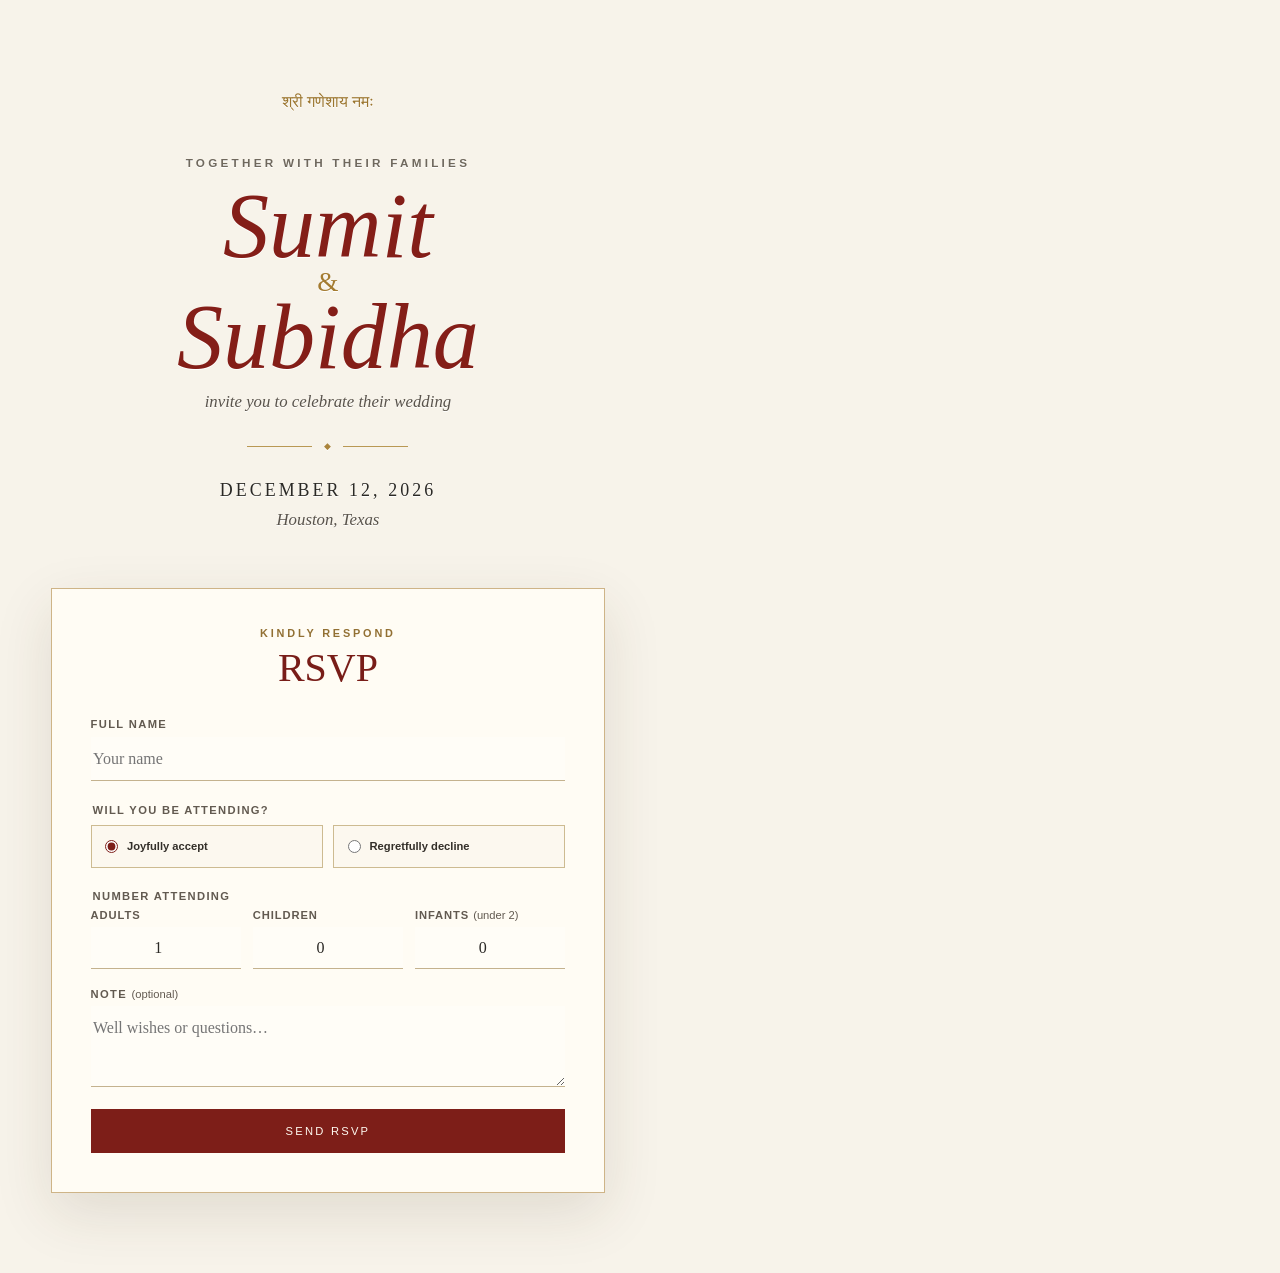
==== vercel-site/index.html @ 2d5d0d48 "Add Vercel wedding RSVP page" ====
<!doctype html>
<html lang="en">
<head>
  <meta charset="utf-8"><meta name="viewport" content="width=device-width,initial-scale=1">
  <title>Sumit &amp; Subidha | Wedding RSVP</title>
  <meta name="description" content="Celebrate the wedding of Sumit and Subidha on December 12, 2026 in Houston, Texas.">
  <style>
    *{box-sizing:border-box}html{scroll-behavior:smooth}body{margin:0;background:#f7f3ea;color:#2b2925;font-family:Arial,sans-serif}.page{min-height:100svh;background:url('https://sumit-subidha-wedding.eedarijal.chatgpt.site/wedding-background.png') center top/cover fixed no-repeat;padding:clamp(3rem,6vw,6rem) 4vw 5rem;display:grid;grid-template-columns:minmax(390px,47%) 1fr;grid-template-rows:auto auto;align-content:start}.copy{grid-column:1;text-align:center;width:min(100%,650px);padding:1rem 2.5rem 3rem;text-shadow:0 1px 0 #fff}.ganesh{font-family:Georgia,serif;color:#9b752e;font-size:1rem;margin:0 0 2.8rem}.family{text-transform:uppercase;letter-spacing:.28em;font-size:.73rem;font-weight:600;color:#6f685d;margin:0}.copy h1{font-family:Georgia,serif;color:#841e18;font-weight:400;line-height:.77;margin:1.4rem 0 1.2rem}.copy h1 em{display:block;font-size:clamp(4rem,7.2vw,7.2rem);font-weight:400}.copy h1 span{display:block;color:#a47b30;font-size:1.7rem;margin:.6rem}.invite,.location{font-family:Georgia,serif;font-style:italic;color:#59534b;font-size:1.05rem}.ornament{display:flex;align-items:center;justify-content:center;gap:.75rem;color:#aa843c;font-size:.55rem;margin:1.8rem auto}.ornament span{width:65px;height:1px;background:#b99854}.date{font-family:Georgia,serif;text-transform:uppercase;letter-spacing:.17em;font-size:1.12rem;margin:.2rem}.location{margin:.6rem}.card{grid-column:1;width:min(100%,650px);background:rgba(255,252,245,.94);border:1px solid rgba(167,123,46,.55);box-shadow:0 20px 55px rgba(66,49,22,.12);padding:clamp(1.5rem,3vw,2.75rem);backdrop-filter:blur(6px)}.heading{text-align:center;margin-bottom:1.7rem}.heading p{margin:0;text-transform:uppercase;letter-spacing:.26em;color:#927033;font-size:.68rem;font-weight:600}.heading h2,.thanks h2{font-family:Georgia,serif;font-weight:400;color:#781d18;font-size:2.5rem;margin:.3rem}.card label,.card legend{display:block;text-transform:uppercase;letter-spacing:.12em;font-size:.7rem;font-weight:600;color:#625a50}.card input,.card textarea{display:block;width:100%;border:0;border-bottom:1px solid #c4b28e;background:rgba(255,255,255,.28);padding:.8rem .15rem;margin:.4rem 0 1.4rem;outline:none;color:#2b2925;font-family:Georgia,serif;font-size:1rem}.card input:focus,.card textarea:focus{border-color:#811e18}.card fieldset{border:0;padding:0;margin:0}.attendance{display:grid;grid-template-columns:1fr 1fr;gap:.65rem;margin:.6rem 0 1.4rem}.attendance label{display:flex;align-items:center;gap:.55rem;border:1px solid #cdbb91;background:rgba(250,246,236,.65);padding:.85rem;text-transform:none;letter-spacing:0;color:#332f29;cursor:pointer}.attendance input{display:inline;width:auto;margin:0;accent-color:#7d1e18}.guest-grid{display:grid;grid-template-columns:repeat(3,1fr);gap:.75rem;margin-top:.45rem}.guest-grid label{letter-spacing:.08em}.guest-grid input{text-align:center;padding:.7rem .1rem;margin-bottom:1.2rem}.card label span{text-transform:none;letter-spacing:0;font-weight:400}.submit{width:100%;border:0;background:#7d1e18;color:#fffaf1;padding:1rem;text-transform:uppercase;letter-spacing:.2em;font-size:.7rem;cursor:pointer}.submit:disabled{opacity:.6}.message{text-align:center;font-size:.9rem}.error{color:#9b1c1c}.thanks{text-align:center;padding:2rem 0}.thanks p{font-family:Georgia,serif;color:#625c53}.thanks button{border:0;border-bottom:1px solid #7d1e18;background:none;color:#7d1e18;padding:.3rem;cursor:pointer}
    @media(max-width:800px){.page{background-position:72% top;background-size:auto 760px;background-attachment:scroll;display:block;padding:2.2rem .85rem 3rem}.copy{min-height:710px;padding:1rem 1rem 2rem;background:linear-gradient(90deg,rgba(250,247,239,.9) 0%,rgba(250,247,239,.65) 68%,transparent 100%);width:72%}.copy h1 em{font-size:3.7rem}.family{font-size:.62rem;letter-spacing:.18em}.ganesh{margin-bottom:2rem}.card{width:100%;margin-top:1rem;padding:1.35rem;background:rgba(255,252,245,.97)}.attendance{grid-template-columns:1fr}}
    @media(max-width:480px){.page{background-size:auto 650px;background-position:71% top}.copy{min-height:620px;width:74%;padding-left:.25rem;padding-right:.25rem}.copy h1 em{font-size:3.15rem}.ganesh{font-size:.82rem}.family{font-size:.54rem}.invite{font-size:.9rem}.date{font-size:.9rem}.location{font-size:.95rem}.ornament{margin:1.2rem auto}.ornament span{width:38px}}
  </style>
</head>
<body><main class="page"><section class="copy"><p class="ganesh">श्री गणेशाय नमः</p><p class="family">Together with their families</p><h1><em>Sumit</em><span>&amp;</span><em>Subidha</em></h1><p class="invite">invite you to celebrate their wedding</p><div class="ornament"><span></span>◆<span></span></div><p class="date">December 12, 2026</p><p class="location">Houston, Texas</p></section><section class="card" id="rsvp"><div id="form-view"><div class="heading"><p>Kindly respond</p><h2>RSVP</h2></div><form id="form"><label>Full name<input name="name" required autocomplete="name" placeholder="Your name"></label><fieldset><legend>Will you be attending?</legend><div class="attendance"><label><input type="radio" name="attendance" value="accept" checked>Joyfully accept</label><label><input type="radio" name="attendance" value="decline">Regretfully decline</label></div></fieldset><fieldset id="counts"><legend>Number attending</legend><div class="guest-grid"><label>Adults<input name="adults" type="number" inputmode="numeric" min="1" max="10" value="1"></label><label>Children<input name="children" type="number" inputmode="numeric" min="0" max="10" value="0"></label><label>Infants <span>(under 2)</span><input name="infants" type="number" inputmode="numeric" min="0" max="10" value="0"></label></div></fieldset><label>Note <span>(optional)</span><textarea name="note" rows="3" placeholder="Well wishes or questions…"></textarea></label><button class="submit" id="submit">Send RSVP</button><p class="message error" id="error" hidden>We could not save your response. Please try again.</p></form></div><div class="thanks" id="thanks" hidden><div style="font-size:2rem;color:#7d1e18">♡</div><h2>Thank you</h2><p>Your response has been received.</p><button id="again">Submit another response</button></div></section></main>
<script>
const API='https://sumit-subidha-wedding.eedarijal.chatgpt.site/api/rsvp';const form=document.querySelector('#form'),counts=document.querySelector('#counts'),submit=document.querySelector('#submit'),error=document.querySelector('#error');document.querySelectorAll('[name=attendance]').forEach(r=>r.addEventListener('change',()=>counts.hidden=r.value==='decline'));form.addEventListener('submit',async e=>{e.preventDefault();submit.disabled=true;submit.textContent='Sending…';error.hidden=true;const d=new FormData(form);try{const res=await fetch(API,{method:'POST',headers:{'content-type':'application/json'},body:JSON.stringify(Object.fromEntries(d))});if(!res.ok)throw new Error();document.querySelector('#form-view').hidden=true;document.querySelector('#thanks').hidden=false;form.reset();counts.hidden=false}catch{error.hidden=false}finally{submit.disabled=false;submit.textContent='Send RSVP'}});document.querySelector('#again').onclick=()=>{document.querySelector('#thanks').hidden=true;document.querySelector('#form-view').hidden=false};
</script></body></html>
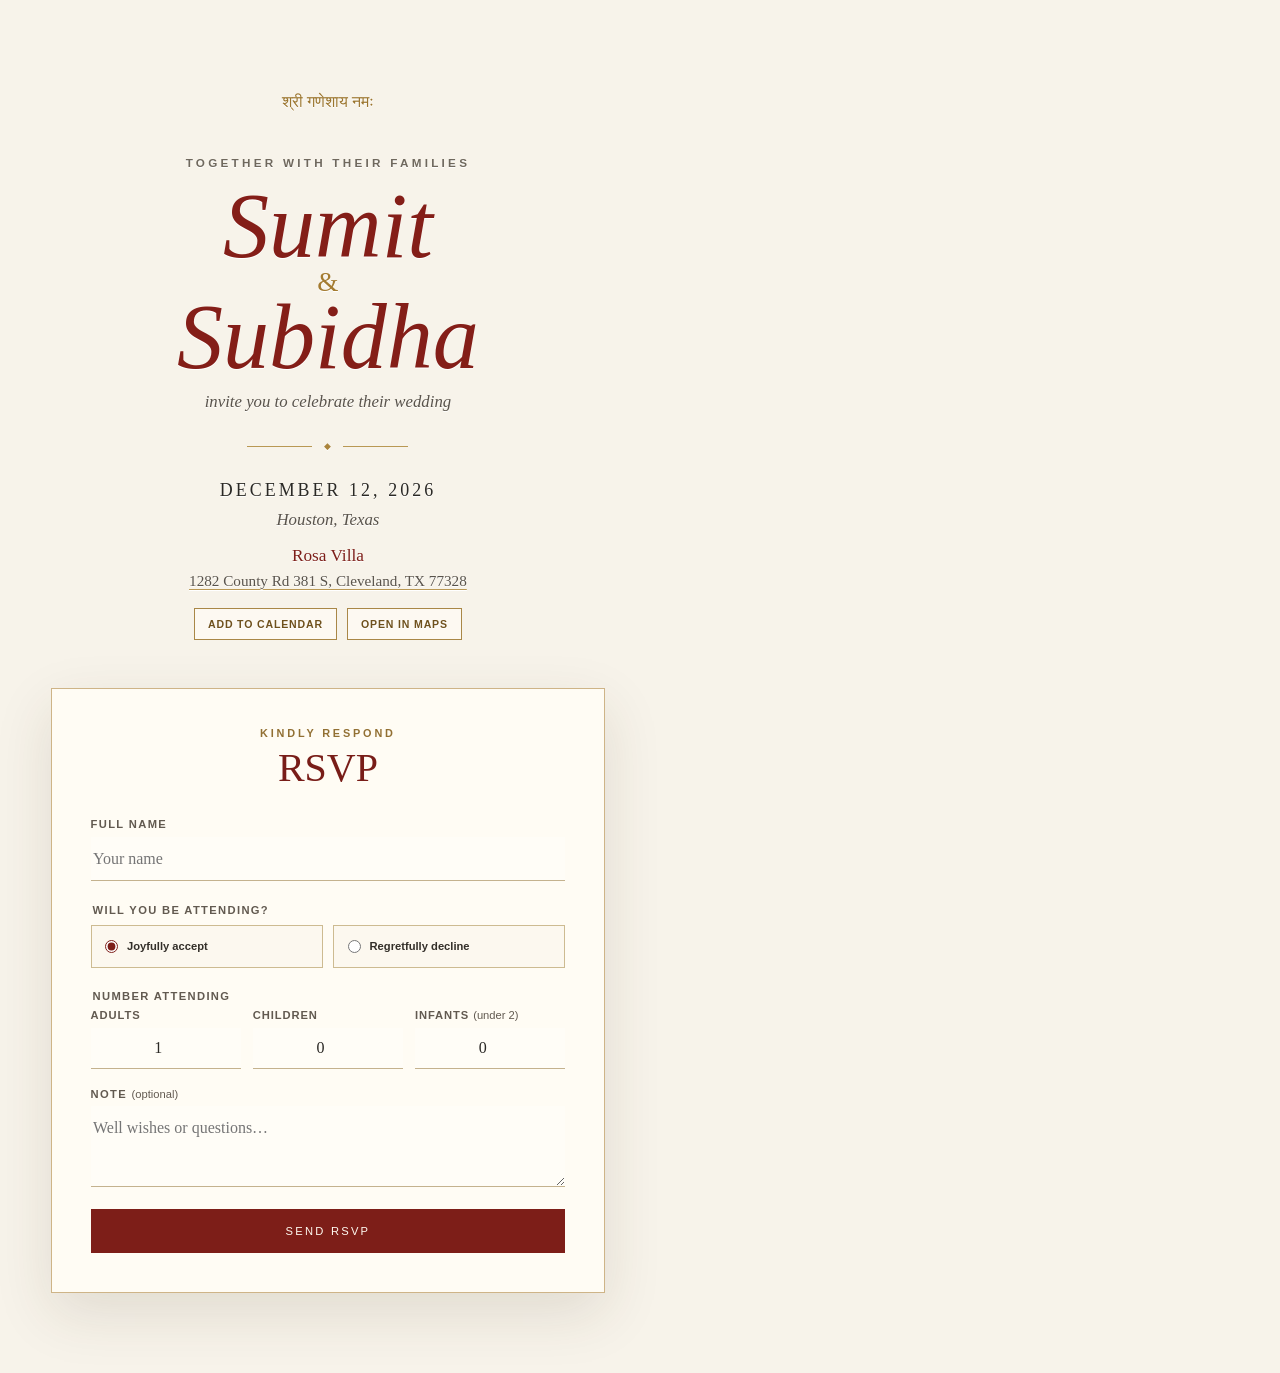
==== commit 20564a80: "Add venue address, map, and calendar links" ====
--- a/vercel-site/index.html
+++ b/vercel-site/index.html
@@ -5,12 +5,12 @@
   <title>Sumit &amp; Subidha | Wedding RSVP</title>
   <meta name="description" content="Celebrate the wedding of Sumit and Subidha on December 12, 2026 in Houston, Texas.">
   <style>
-    *{box-sizing:border-box}html{scroll-behavior:smooth}body{margin:0;background:#f7f3ea;color:#2b2925;font-family:Arial,sans-serif}.page{min-height:100svh;background:url('https://sumit-subidha-wedding.eedarijal.chatgpt.site/wedding-background.png') center top/cover fixed no-repeat;padding:clamp(3rem,6vw,6rem) 4vw 5rem;display:grid;grid-template-columns:minmax(390px,47%) 1fr;grid-template-rows:auto auto;align-content:start}.copy{grid-column:1;text-align:center;width:min(100%,650px);padding:1rem 2.5rem 3rem;text-shadow:0 1px 0 #fff}.ganesh{font-family:Georgia,serif;color:#9b752e;font-size:1rem;margin:0 0 2.8rem}.family{text-transform:uppercase;letter-spacing:.28em;font-size:.73rem;font-weight:600;color:#6f685d;margin:0}.copy h1{font-family:Georgia,serif;color:#841e18;font-weight:400;line-height:.77;margin:1.4rem 0 1.2rem}.copy h1 em{display:block;font-size:clamp(4rem,7.2vw,7.2rem);font-weight:400}.copy h1 span{display:block;color:#a47b30;font-size:1.7rem;margin:.6rem}.invite,.location{font-family:Georgia,serif;font-style:italic;color:#59534b;font-size:1.05rem}.ornament{display:flex;align-items:center;justify-content:center;gap:.75rem;color:#aa843c;font-size:.55rem;margin:1.8rem auto}.ornament span{width:65px;height:1px;background:#b99854}.date{font-family:Georgia,serif;text-transform:uppercase;letter-spacing:.17em;font-size:1.12rem;margin:.2rem}.location{margin:.6rem}.card{grid-column:1;width:min(100%,650px);background:rgba(255,252,245,.94);border:1px solid rgba(167,123,46,.55);box-shadow:0 20px 55px rgba(66,49,22,.12);padding:clamp(1.5rem,3vw,2.75rem);backdrop-filter:blur(6px)}.heading{text-align:center;margin-bottom:1.7rem}.heading p{margin:0;text-transform:uppercase;letter-spacing:.26em;color:#927033;font-size:.68rem;font-weight:600}.heading h2,.thanks h2{font-family:Georgia,serif;font-weight:400;color:#781d18;font-size:2.5rem;margin:.3rem}.card label,.card legend{display:block;text-transform:uppercase;letter-spacing:.12em;font-size:.7rem;font-weight:600;color:#625a50}.card input,.card textarea{display:block;width:100%;border:0;border-bottom:1px solid #c4b28e;background:rgba(255,255,255,.28);padding:.8rem .15rem;margin:.4rem 0 1.4rem;outline:none;color:#2b2925;font-family:Georgia,serif;font-size:1rem}.card input:focus,.card textarea:focus{border-color:#811e18}.card fieldset{border:0;padding:0;margin:0}.attendance{display:grid;grid-template-columns:1fr 1fr;gap:.65rem;margin:.6rem 0 1.4rem}.attendance label{display:flex;align-items:center;gap:.55rem;border:1px solid #cdbb91;background:rgba(250,246,236,.65);padding:.85rem;text-transform:none;letter-spacing:0;color:#332f29;cursor:pointer}.attendance input{display:inline;width:auto;margin:0;accent-color:#7d1e18}.guest-grid{display:grid;grid-template-columns:repeat(3,1fr);gap:.75rem;margin-top:.45rem}.guest-grid label{letter-spacing:.08em}.guest-grid input{text-align:center;padding:.7rem .1rem;margin-bottom:1.2rem}.card label span{text-transform:none;letter-spacing:0;font-weight:400}.submit{width:100%;border:0;background:#7d1e18;color:#fffaf1;padding:1rem;text-transform:uppercase;letter-spacing:.2em;font-size:.7rem;cursor:pointer}.submit:disabled{opacity:.6}.message{text-align:center;font-size:.9rem}.error{color:#9b1c1c}.thanks{text-align:center;padding:2rem 0}.thanks p{font-family:Georgia,serif;color:#625c53}.thanks button{border:0;border-bottom:1px solid #7d1e18;background:none;color:#7d1e18;padding:.3rem;cursor:pointer}
+    *{box-sizing:border-box}html{scroll-behavior:smooth}body{margin:0;background:#f7f3ea;color:#2b2925;font-family:Arial,sans-serif}.page{min-height:100svh;background:url('https://sumit-subidha-wedding.eedarijal.chatgpt.site/wedding-background.png') center top/cover fixed no-repeat;padding:clamp(3rem,6vw,6rem) 4vw 5rem;display:grid;grid-template-columns:minmax(390px,47%) 1fr;grid-template-rows:auto auto;align-content:start}.copy{grid-column:1;text-align:center;width:min(100%,650px);padding:1rem 2.5rem 3rem;text-shadow:0 1px 0 #fff}.ganesh{font-family:Georgia,serif;color:#9b752e;font-size:1rem;margin:0 0 2.8rem}.family{text-transform:uppercase;letter-spacing:.28em;font-size:.73rem;font-weight:600;color:#6f685d;margin:0}.copy h1{font-family:Georgia,serif;color:#841e18;font-weight:400;line-height:.77;margin:1.4rem 0 1.2rem}.copy h1 em{display:block;font-size:clamp(4rem,7.2vw,7.2rem);font-weight:400}.copy h1 span{display:block;color:#a47b30;font-size:1.7rem;margin:.6rem}.invite,.location{font-family:Georgia,serif;font-style:italic;color:#59534b;font-size:1.05rem}.ornament{display:flex;align-items:center;justify-content:center;gap:.75rem;color:#aa843c;font-size:.55rem;margin:1.8rem auto}.ornament span{width:65px;height:1px;background:#b99854}.date{font-family:Georgia,serif;text-transform:uppercase;letter-spacing:.17em;font-size:1.12rem;margin:.2rem}.location{margin:.6rem}.venue{font-family:Georgia,serif;color:#7d1e18;font-size:1.08rem;margin:1rem 0 .25rem}.address{display:block;color:#59534b;font-family:Georgia,serif;font-size:.95rem;line-height:1.45;text-decoration:underline;text-decoration-color:#b99854;text-underline-offset:3px}.event-actions{display:flex;justify-content:center;gap:.65rem;flex-wrap:wrap;margin-top:1rem}.event-actions a{border:1px solid #a98747;background:rgba(255,252,245,.72);color:#6f511d;padding:.55rem .8rem;text-decoration:none;text-transform:uppercase;letter-spacing:.08em;font-size:.66rem;font-weight:600}.event-actions a:hover{background:#fffaf1}.card{grid-column:1;width:min(100%,650px);background:rgba(255,252,245,.94);border:1px solid rgba(167,123,46,.55);box-shadow:0 20px 55px rgba(66,49,22,.12);padding:clamp(1.5rem,3vw,2.75rem);backdrop-filter:blur(6px)}.heading{text-align:center;margin-bottom:1.7rem}.heading p{margin:0;text-transform:uppercase;letter-spacing:.26em;color:#927033;font-size:.68rem;font-weight:600}.heading h2,.thanks h2{font-family:Georgia,serif;font-weight:400;color:#781d18;font-size:2.5rem;margin:.3rem}.card label,.card legend{display:block;text-transform:uppercase;letter-spacing:.12em;font-size:.7rem;font-weight:600;color:#625a50}.card input,.card textarea{display:block;width:100%;border:0;border-bottom:1px solid #c4b28e;background:rgba(255,255,255,.28);padding:.8rem .15rem;margin:.4rem 0 1.4rem;outline:none;color:#2b2925;font-family:Georgia,serif;font-size:1rem}.card input:focus,.card textarea:focus{border-color:#811e18}.card fieldset{border:0;padding:0;margin:0}.attendance{display:grid;grid-template-columns:1fr 1fr;gap:.65rem;margin:.6rem 0 1.4rem}.attendance label{display:flex;align-items:center;gap:.55rem;border:1px solid #cdbb91;background:rgba(250,246,236,.65);padding:.85rem;text-transform:none;letter-spacing:0;color:#332f29;cursor:pointer}.attendance input{display:inline;width:auto;margin:0;accent-color:#7d1e18}.guest-grid{display:grid;grid-template-columns:repeat(3,1fr);gap:.75rem;margin-top:.45rem}.guest-grid label{letter-spacing:.08em}.guest-grid input{text-align:center;padding:.7rem .1rem;margin-bottom:1.2rem}.card label span{text-transform:none;letter-spacing:0;font-weight:400}.submit{width:100%;border:0;background:#7d1e18;color:#fffaf1;padding:1rem;text-transform:uppercase;letter-spacing:.2em;font-size:.7rem;cursor:pointer}.submit:disabled{opacity:.6}.message{text-align:center;font-size:.9rem}.error{color:#9b1c1c}.thanks{text-align:center;padding:2rem 0}.thanks p{font-family:Georgia,serif;color:#625c53}.thanks button{border:0;border-bottom:1px solid #7d1e18;background:none;color:#7d1e18;padding:.3rem;cursor:pointer}
     @media(max-width:800px){.page{background-position:72% top;background-size:auto 760px;background-attachment:scroll;display:block;padding:2.2rem .85rem 3rem}.copy{min-height:710px;padding:1rem 1rem 2rem;background:linear-gradient(90deg,rgba(250,247,239,.9) 0%,rgba(250,247,239,.65) 68%,transparent 100%);width:72%}.copy h1 em{font-size:3.7rem}.family{font-size:.62rem;letter-spacing:.18em}.ganesh{margin-bottom:2rem}.card{width:100%;margin-top:1rem;padding:1.35rem;background:rgba(255,252,245,.97)}.attendance{grid-template-columns:1fr}}
     @media(max-width:480px){.page{background-size:auto 650px;background-position:71% top}.copy{min-height:620px;width:74%;padding-left:.25rem;padding-right:.25rem}.copy h1 em{font-size:3.15rem}.ganesh{font-size:.82rem}.family{font-size:.54rem}.invite{font-size:.9rem}.date{font-size:.9rem}.location{font-size:.95rem}.ornament{margin:1.2rem auto}.ornament span{width:38px}}
   </style>
 </head>
-<body><main class="page"><section class="copy"><p class="ganesh">श्री गणेशाय नमः</p><p class="family">Together with their families</p><h1><em>Sumit</em><span>&amp;</span><em>Subidha</em></h1><p class="invite">invite you to celebrate their wedding</p><div class="ornament"><span></span>◆<span></span></div><p class="date">December 12, 2026</p><p class="location">Houston, Texas</p></section><section class="card" id="rsvp"><div id="form-view"><div class="heading"><p>Kindly respond</p><h2>RSVP</h2></div><form id="form"><label>Full name<input name="name" required autocomplete="name" placeholder="Your name"></label><fieldset><legend>Will you be attending?</legend><div class="attendance"><label><input type="radio" name="attendance" value="accept" checked>Joyfully accept</label><label><input type="radio" name="attendance" value="decline">Regretfully decline</label></div></fieldset><fieldset id="counts"><legend>Number attending</legend><div class="guest-grid"><label>Adults<input name="adults" type="number" inputmode="numeric" min="1" max="10" value="1"></label><label>Children<input name="children" type="number" inputmode="numeric" min="0" max="10" value="0"></label><label>Infants <span>(under 2)</span><input name="infants" type="number" inputmode="numeric" min="0" max="10" value="0"></label></div></fieldset><label>Note <span>(optional)</span><textarea name="note" rows="3" placeholder="Well wishes or questions…"></textarea></label><button class="submit" id="submit">Send RSVP</button><p class="message error" id="error" hidden>We could not save your response. Please try again.</p></form></div><div class="thanks" id="thanks" hidden><div style="font-size:2rem;color:#7d1e18">♡</div><h2>Thank you</h2><p>Your response has been received.</p><button id="again">Submit another response</button></div></section></main>
+<body><main class="page"><section class="copy"><p class="ganesh">श्री गणेशाय नमः</p><p class="family">Together with their families</p><h1><em>Sumit</em><span>&amp;</span><em>Subidha</em></h1><p class="invite">invite you to celebrate their wedding</p><div class="ornament"><span></span>◆<span></span></div><p class="date">December 12, 2026</p><p class="location">Houston, Texas</p><p class="venue">Rosa Villa</p><a class="address" href="https://www.google.com/maps/search/?api=1&amp;query=Rosa+Villa%2C+1282+County+Rd+381+S%2C+Cleveland%2C+TX+77328" target="_blank" rel="noopener noreferrer">1282 County Rd 381 S, Cleveland, TX 77328</a><div class="event-actions"><a href="https://calendar.google.com/calendar/render?action=TEMPLATE&amp;text=Sumit%20%26%20Subidha%20Wedding&amp;dates=20261212%2F20261213&amp;location=Rosa%20Villa%2C%201282%20County%20Rd%20381%20S%2C%20Cleveland%2C%20TX%2077328&amp;details=Wedding%20celebration%20for%20Sumit%20and%20Subidha" target="_blank" rel="noopener noreferrer">Add to calendar</a><a href="https://www.google.com/maps/search/?api=1&amp;query=Rosa+Villa%2C+1282+County+Rd+381+S%2C+Cleveland%2C+TX+77328" target="_blank" rel="noopener noreferrer">Open in Maps</a></div></section><section class="card" id="rsvp"><div id="form-view"><div class="heading"><p>Kindly respond</p><h2>RSVP</h2></div><form id="form"><label>Full name<input name="name" required autocomplete="name" placeholder="Your name"></label><fieldset><legend>Will you be attending?</legend><div class="attendance"><label><input type="radio" name="attendance" value="accept" checked>Joyfully accept</label><label><input type="radio" name="attendance" value="decline">Regretfully decline</label></div></fieldset><fieldset id="counts"><legend>Number attending</legend><div class="guest-grid"><label>Adults<input name="adults" type="number" inputmode="numeric" min="1" max="10" value="1"></label><label>Children<input name="children" type="number" inputmode="numeric" min="0" max="10" value="0"></label><label>Infants <span>(under 2)</span><input name="infants" type="number" inputmode="numeric" min="0" max="10" value="0"></label></div></fieldset><label>Note <span>(optional)</span><textarea name="note" rows="3" placeholder="Well wishes or questions…"></textarea></label><button class="submit" id="submit">Send RSVP</button><p class="message error" id="error" hidden>We could not save your response. Please try again.</p></form></div><div class="thanks" id="thanks" hidden><div style="font-size:2rem;color:#7d1e18">♡</div><h2>Thank you</h2><p>Your response has been received.</p><button id="again">Submit another response</button></div></section></main>
 <script>
 const API='https://sumit-subidha-wedding.eedarijal.chatgpt.site/api/rsvp';const form=document.querySelector('#form'),counts=document.querySelector('#counts'),submit=document.querySelector('#submit'),error=document.querySelector('#error');document.querySelectorAll('[name=attendance]').forEach(r=>r.addEventListener('change',()=>counts.hidden=r.value==='decline'));form.addEventListener('submit',async e=>{e.preventDefault();submit.disabled=true;submit.textContent='Sending…';error.hidden=true;const d=new FormData(form);try{const res=await fetch(API,{method:'POST',headers:{'content-type':'application/json'},body:JSON.stringify(Object.fromEntries(d))});if(!res.ok)throw new Error();document.querySelector('#form-view').hidden=true;document.querySelector('#thanks').hidden=false;form.reset();counts.hidden=false}catch{error.hidden=false}finally{submit.disabled=false;submit.textContent='Send RSVP'}});document.querySelector('#again').onclick=()=>{document.querySelector('#thanks').hidden=true;document.querySelector('#form-view').hidden=false};
 </script></body></html>
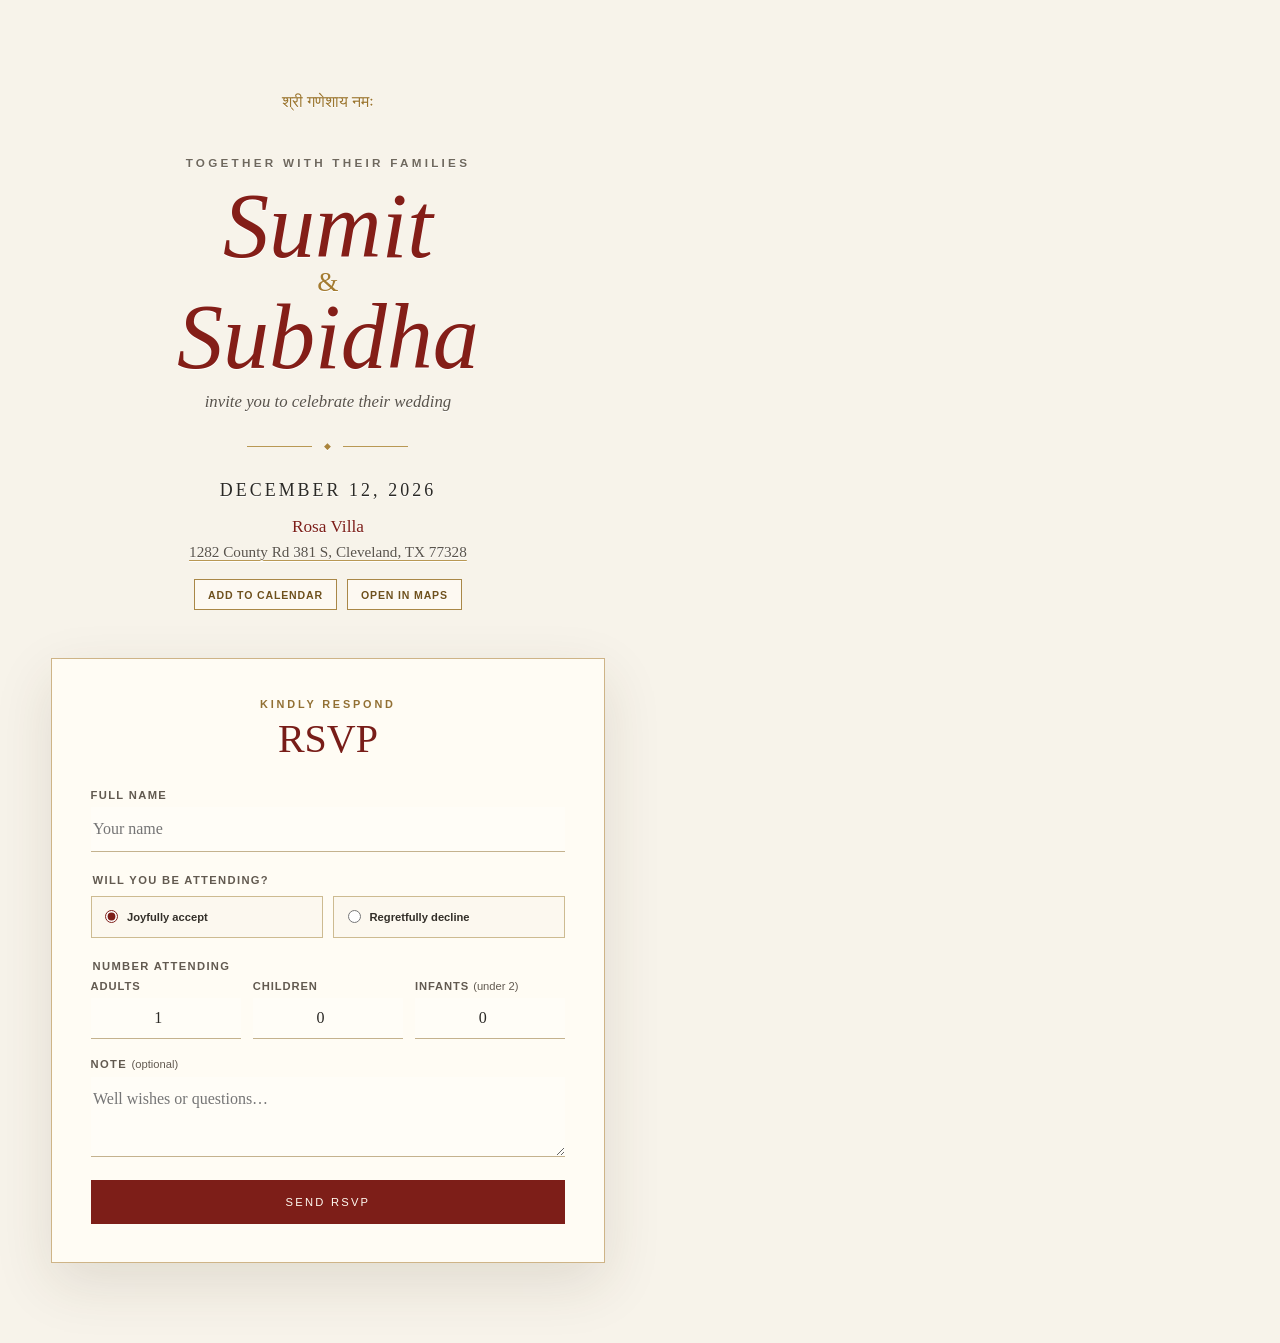
==== commit 6a82fe23: "Remove Houston location label" ====
--- a/vercel-site/index.html
+++ b/vercel-site/index.html
@@ -3,12 +3,13 @@
 <head>
   <meta charset="utf-8"><meta name="viewport" content="width=device-width,initial-scale=1">
   <title>Sumit &amp; Subidha | Wedding RSVP</title>
-  <meta name="description" content="Celebrate the wedding of Sumit and Subidha on December 12, 2026 in Houston, Texas.">
+  <meta name="description" content="Celebrate the wedding of Sumit and Subidha on December 12, 2026 at Rosa Villa in Cleveland, Texas.">
   <style>
     *{box-sizing:border-box}html{scroll-behavior:smooth}body{margin:0;background:#f7f3ea;color:#2b2925;font-family:Arial,sans-serif}.page{min-height:100svh;background:url('https://sumit-subidha-wedding.eedarijal.chatgpt.site/wedding-background.png') center top/cover fixed no-repeat;padding:clamp(3rem,6vw,6rem) 4vw 5rem;display:grid;grid-template-columns:minmax(390px,47%) 1fr;grid-template-rows:auto auto;align-content:start}.copy{grid-column:1;text-align:center;width:min(100%,650px);padding:1rem 2.5rem 3rem;text-shadow:0 1px 0 #fff}.ganesh{font-family:Georgia,serif;color:#9b752e;font-size:1rem;margin:0 0 2.8rem}.family{text-transform:uppercase;letter-spacing:.28em;font-size:.73rem;font-weight:600;color:#6f685d;margin:0}.copy h1{font-family:Georgia,serif;color:#841e18;font-weight:400;line-height:.77;margin:1.4rem 0 1.2rem}.copy h1 em{display:block;font-size:clamp(4rem,7.2vw,7.2rem);font-weight:400}.copy h1 span{display:block;color:#a47b30;font-size:1.7rem;margin:.6rem}.invite,.location{font-family:Georgia,serif;font-style:italic;color:#59534b;font-size:1.05rem}.ornament{display:flex;align-items:center;justify-content:center;gap:.75rem;color:#aa843c;font-size:.55rem;margin:1.8rem auto}.ornament span{width:65px;height:1px;background:#b99854}.date{font-family:Georgia,serif;text-transform:uppercase;letter-spacing:.17em;font-size:1.12rem;margin:.2rem}.location{margin:.6rem}.venue{font-family:Georgia,serif;color:#7d1e18;font-size:1.08rem;margin:1rem 0 .25rem}.address{display:block;color:#59534b;font-family:Georgia,serif;font-size:.95rem;line-height:1.45;text-decoration:underline;text-decoration-color:#b99854;text-underline-offset:3px}.event-actions{display:flex;justify-content:center;gap:.65rem;flex-wrap:wrap;margin-top:1rem}.event-actions a{border:1px solid #a98747;background:rgba(255,252,245,.72);color:#6f511d;padding:.55rem .8rem;text-decoration:none;text-transform:uppercase;letter-spacing:.08em;font-size:.66rem;font-weight:600}.event-actions a:hover{background:#fffaf1}.card{grid-column:1;width:min(100%,650px);background:rgba(255,252,245,.94);border:1px solid rgba(167,123,46,.55);box-shadow:0 20px 55px rgba(66,49,22,.12);padding:clamp(1.5rem,3vw,2.75rem);backdrop-filter:blur(6px)}.heading{text-align:center;margin-bottom:1.7rem}.heading p{margin:0;text-transform:uppercase;letter-spacing:.26em;color:#927033;font-size:.68rem;font-weight:600}.heading h2,.thanks h2{font-family:Georgia,serif;font-weight:400;color:#781d18;font-size:2.5rem;margin:.3rem}.card label,.card legend{display:block;text-transform:uppercase;letter-spacing:.12em;font-size:.7rem;font-weight:600;color:#625a50}.card input,.card textarea{display:block;width:100%;border:0;border-bottom:1px solid #c4b28e;background:rgba(255,255,255,.28);padding:.8rem .15rem;margin:.4rem 0 1.4rem;outline:none;color:#2b2925;font-family:Georgia,serif;font-size:1rem}.card input:focus,.card textarea:focus{border-color:#811e18}.card fieldset{border:0;padding:0;margin:0}.attendance{display:grid;grid-template-columns:1fr 1fr;gap:.65rem;margin:.6rem 0 1.4rem}.attendance label{display:flex;align-items:center;gap:.55rem;border:1px solid #cdbb91;background:rgba(250,246,236,.65);padding:.85rem;text-transform:none;letter-spacing:0;color:#332f29;cursor:pointer}.attendance input{display:inline;width:auto;margin:0;accent-color:#7d1e18}.guest-grid{display:grid;grid-template-columns:repeat(3,1fr);gap:.75rem;margin-top:.45rem}.guest-grid label{letter-spacing:.08em}.guest-grid input{text-align:center;padding:.7rem .1rem;margin-bottom:1.2rem}.card label span{text-transform:none;letter-spacing:0;font-weight:400}.submit{width:100%;border:0;background:#7d1e18;color:#fffaf1;padding:1rem;text-transform:uppercase;letter-spacing:.2em;font-size:.7rem;cursor:pointer}.submit:disabled{opacity:.6}.message{text-align:center;font-size:.9rem}.error{color:#9b1c1c}.thanks{text-align:center;padding:2rem 0}.thanks p{font-family:Georgia,serif;color:#625c53}.thanks button{border:0;border-bottom:1px solid #7d1e18;background:none;color:#7d1e18;padding:.3rem;cursor:pointer}
     @media(max-width:800px){.page{background-position:72% top;background-size:auto 760px;background-attachment:scroll;display:block;padding:2.2rem .85rem 3rem}.copy{min-height:710px;padding:1rem 1rem 2rem;background:linear-gradient(90deg,rgba(250,247,239,.9) 0%,rgba(250,247,239,.65) 68%,transparent 100%);width:72%}.copy h1 em{font-size:3.7rem}.family{font-size:.62rem;letter-spacing:.18em}.ganesh{margin-bottom:2rem}.card{width:100%;margin-top:1rem;padding:1.35rem;background:rgba(255,252,245,.97)}.attendance{grid-template-columns:1fr}}
     @media(max-width:480px){.page{background-size:auto 650px;background-position:71% top}.copy{min-height:620px;width:74%;padding-left:.25rem;padding-right:.25rem}.copy h1 em{font-size:3.15rem}.ganesh{font-size:.82rem}.family{font-size:.54rem}.invite{font-size:.9rem}.date{font-size:.9rem}.location{font-size:.95rem}.ornament{margin:1.2rem auto}.ornament span{width:38px}}
   </style>
+  <style>.location{display:none}</style>
 </head>
 <body><main class="page"><section class="copy"><p class="ganesh">श्री गणेशाय नमः</p><p class="family">Together with their families</p><h1><em>Sumit</em><span>&amp;</span><em>Subidha</em></h1><p class="invite">invite you to celebrate their wedding</p><div class="ornament"><span></span>◆<span></span></div><p class="date">December 12, 2026</p><p class="location">Houston, Texas</p><p class="venue">Rosa Villa</p><a class="address" href="https://www.google.com/maps/search/?api=1&amp;query=Rosa+Villa%2C+1282+County+Rd+381+S%2C+Cleveland%2C+TX+77328" target="_blank" rel="noopener noreferrer">1282 County Rd 381 S, Cleveland, TX 77328</a><div class="event-actions"><a href="https://calendar.google.com/calendar/render?action=TEMPLATE&amp;text=Sumit%20%26%20Subidha%20Wedding&amp;dates=20261212%2F20261213&amp;location=Rosa%20Villa%2C%201282%20County%20Rd%20381%20S%2C%20Cleveland%2C%20TX%2077328&amp;details=Wedding%20celebration%20for%20Sumit%20and%20Subidha" target="_blank" rel="noopener noreferrer">Add to calendar</a><a href="https://www.google.com/maps/search/?api=1&amp;query=Rosa+Villa%2C+1282+County+Rd+381+S%2C+Cleveland%2C+TX+77328" target="_blank" rel="noopener noreferrer">Open in Maps</a></div></section><section class="card" id="rsvp"><div id="form-view"><div class="heading"><p>Kindly respond</p><h2>RSVP</h2></div><form id="form"><label>Full name<input name="name" required autocomplete="name" placeholder="Your name"></label><fieldset><legend>Will you be attending?</legend><div class="attendance"><label><input type="radio" name="attendance" value="accept" checked>Joyfully accept</label><label><input type="radio" name="attendance" value="decline">Regretfully decline</label></div></fieldset><fieldset id="counts"><legend>Number attending</legend><div class="guest-grid"><label>Adults<input name="adults" type="number" inputmode="numeric" min="1" max="10" value="1"></label><label>Children<input name="children" type="number" inputmode="numeric" min="0" max="10" value="0"></label><label>Infants <span>(under 2)</span><input name="infants" type="number" inputmode="numeric" min="0" max="10" value="0"></label></div></fieldset><label>Note <span>(optional)</span><textarea name="note" rows="3" placeholder="Well wishes or questions…"></textarea></label><button class="submit" id="submit">Send RSVP</button><p class="message error" id="error" hidden>We could not save your response. Please try again.</p></form></div><div class="thanks" id="thanks" hidden><div style="font-size:2rem;color:#7d1e18">♡</div><h2>Thank you</h2><p>Your response has been received.</p><button id="again">Submit another response</button></div></section></main>
 <script>
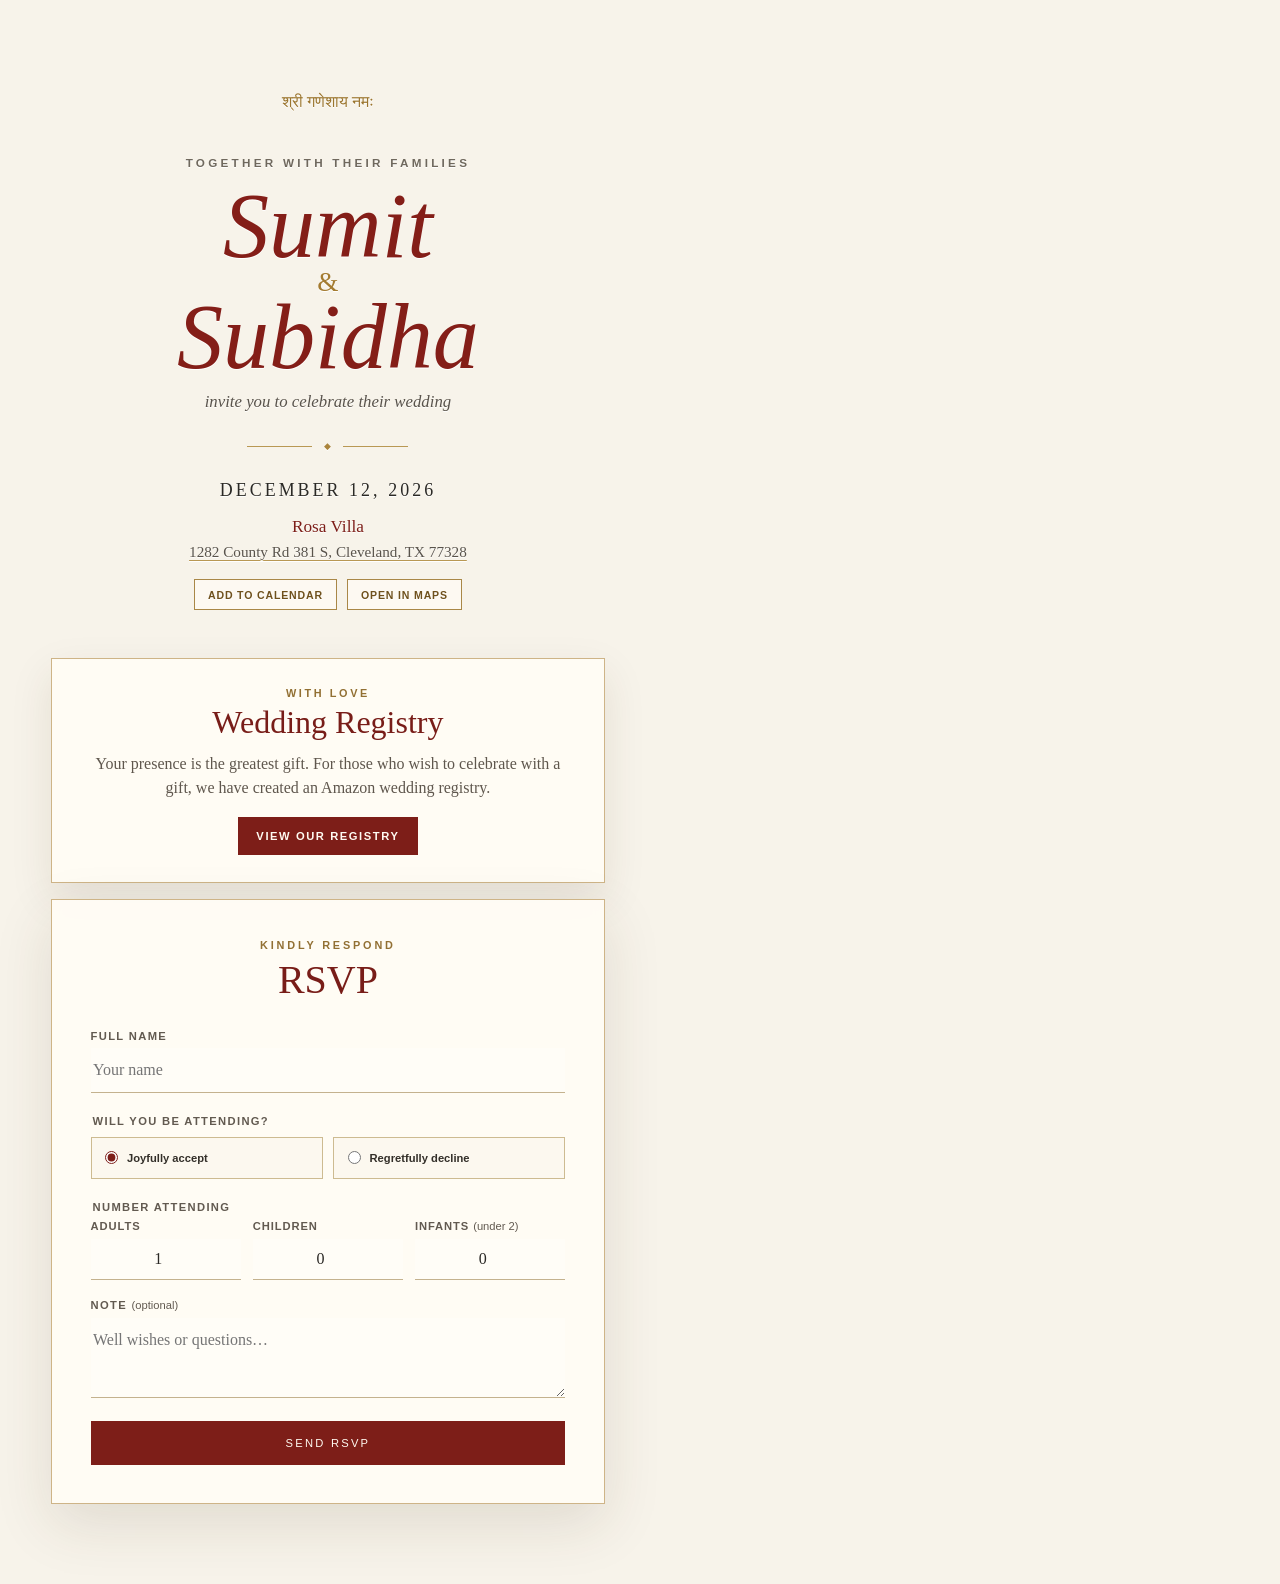
==== commit f9da443e: "Add Amazon wedding registry" ====
--- a/vercel-site/index.html
+++ b/vercel-site/index.html
@@ -9,9 +9,11 @@
     @media(max-width:800px){.page{background-position:72% top;background-size:auto 760px;background-attachment:scroll;display:block;padding:2.2rem .85rem 3rem}.copy{min-height:710px;padding:1rem 1rem 2rem;background:linear-gradient(90deg,rgba(250,247,239,.9) 0%,rgba(250,247,239,.65) 68%,transparent 100%);width:72%}.copy h1 em{font-size:3.7rem}.family{font-size:.62rem;letter-spacing:.18em}.ganesh{margin-bottom:2rem}.card{width:100%;margin-top:1rem;padding:1.35rem;background:rgba(255,252,245,.97)}.attendance{grid-template-columns:1fr}}
     @media(max-width:480px){.page{background-size:auto 650px;background-position:71% top}.copy{min-height:620px;width:74%;padding-left:.25rem;padding-right:.25rem}.copy h1 em{font-size:3.15rem}.ganesh{font-size:.82rem}.family{font-size:.54rem}.invite{font-size:.9rem}.date{font-size:.9rem}.location{font-size:.95rem}.ornament{margin:1.2rem auto}.ornament span{width:38px}}
   </style>
-  <style>.location{display:none}</style>
+  <style>
+    .registry{grid-column:1;width:min(100%,650px);margin-bottom:1rem;padding:1.7rem 2rem;text-align:center;background:rgba(255,252,245,.94);border:1px solid rgba(167,123,46,.55);box-shadow:0 16px 40px rgba(66,49,22,.1);backdrop-filter:blur(6px)}.registry-kicker{margin:0;text-transform:uppercase;letter-spacing:.24em;color:#927033;font-size:.68rem;font-weight:600}.registry h2{margin:.35rem 0 .65rem;font-family:Georgia,serif;font-size:2rem;font-weight:400;color:#781d18}.registry p:not(.registry-kicker){max-width:500px;margin:0 auto 1rem;font-family:Georgia,serif;font-size:1rem;line-height:1.55;color:#5f574d}.registry a{display:inline-block;border:1px solid #7d1e18;background:#7d1e18;color:#fffaf1;padding:.75rem 1.1rem;text-decoration:none;text-transform:uppercase;letter-spacing:.14em;font-size:.7rem;font-weight:600}.registry a:hover{background:#681713}.registry a:focus-visible{outline:3px solid #c8a45d;outline-offset:3px}@media(max-width:800px){.registry{width:100%;margin-top:1rem;margin-bottom:0;padding:1.5rem 1.25rem}.registry h2{font-size:1.8rem}}
+  </style>
 </head>
-<body><main class="page"><section class="copy"><p class="ganesh">श्री गणेशाय नमः</p><p class="family">Together with their families</p><h1><em>Sumit</em><span>&amp;</span><em>Subidha</em></h1><p class="invite">invite you to celebrate their wedding</p><div class="ornament"><span></span>◆<span></span></div><p class="date">December 12, 2026</p><p class="location">Houston, Texas</p><p class="venue">Rosa Villa</p><a class="address" href="https://www.google.com/maps/search/?api=1&amp;query=Rosa+Villa%2C+1282+County+Rd+381+S%2C+Cleveland%2C+TX+77328" target="_blank" rel="noopener noreferrer">1282 County Rd 381 S, Cleveland, TX 77328</a><div class="event-actions"><a href="https://calendar.google.com/calendar/render?action=TEMPLATE&amp;text=Sumit%20%26%20Subidha%20Wedding&amp;dates=20261212%2F20261213&amp;location=Rosa%20Villa%2C%201282%20County%20Rd%20381%20S%2C%20Cleveland%2C%20TX%2077328&amp;details=Wedding%20celebration%20for%20Sumit%20and%20Subidha" target="_blank" rel="noopener noreferrer">Add to calendar</a><a href="https://www.google.com/maps/search/?api=1&amp;query=Rosa+Villa%2C+1282+County+Rd+381+S%2C+Cleveland%2C+TX+77328" target="_blank" rel="noopener noreferrer">Open in Maps</a></div></section><section class="card" id="rsvp"><div id="form-view"><div class="heading"><p>Kindly respond</p><h2>RSVP</h2></div><form id="form"><label>Full name<input name="name" required autocomplete="name" placeholder="Your name"></label><fieldset><legend>Will you be attending?</legend><div class="attendance"><label><input type="radio" name="attendance" value="accept" checked>Joyfully accept</label><label><input type="radio" name="attendance" value="decline">Regretfully decline</label></div></fieldset><fieldset id="counts"><legend>Number attending</legend><div class="guest-grid"><label>Adults<input name="adults" type="number" inputmode="numeric" min="1" max="10" value="1"></label><label>Children<input name="children" type="number" inputmode="numeric" min="0" max="10" value="0"></label><label>Infants <span>(under 2)</span><input name="infants" type="number" inputmode="numeric" min="0" max="10" value="0"></label></div></fieldset><label>Note <span>(optional)</span><textarea name="note" rows="3" placeholder="Well wishes or questions…"></textarea></label><button class="submit" id="submit">Send RSVP</button><p class="message error" id="error" hidden>We could not save your response. Please try again.</p></form></div><div class="thanks" id="thanks" hidden><div style="font-size:2rem;color:#7d1e18">♡</div><h2>Thank you</h2><p>Your response has been received.</p><button id="again">Submit another response</button></div></section></main>
+<body><main class="page"><section class="copy"><p class="ganesh">श्री गणेशाय नमः</p><p class="family">Together with their families</p><h1><em>Sumit</em><span>&amp;</span><em>Subidha</em></h1><p class="invite">invite you to celebrate their wedding</p><div class="ornament"><span></span>◆<span></span></div><p class="date">December 12, 2026</p><p class="venue">Rosa Villa</p><a class="address" href="https://www.google.com/maps/search/?api=1&amp;query=Rosa+Villa%2C+1282+County+Rd+381+S%2C+Cleveland%2C+TX+77328" target="_blank" rel="noopener noreferrer">1282 County Rd 381 S, Cleveland, TX 77328</a><div class="event-actions"><a href="https://calendar.google.com/calendar/render?action=TEMPLATE&amp;text=Sumit%20%26%20Subidha%20Wedding&amp;dates=20261212%2F20261213&amp;location=Rosa%20Villa%2C%201282%20County%20Rd%20381%20S%2C%20Cleveland%2C%20TX%2077328&amp;details=Wedding%20celebration%20for%20Sumit%20and%20Subidha" target="_blank" rel="noopener noreferrer">Add to calendar</a><a href="https://www.google.com/maps/search/?api=1&amp;query=Rosa+Villa%2C+1282+County+Rd+381+S%2C+Cleveland%2C+TX+77328" target="_blank" rel="noopener noreferrer">Open in Maps</a></div></section><section class="registry" aria-labelledby="registry-title"><p class="registry-kicker">With love</p><h2 id="registry-title">Wedding Registry</h2><p>Your presence is the greatest gift. For those who wish to celebrate with a gift, we have created an Amazon wedding registry.</p><a href="https://www.amazon.com/wedding/guest-view/2KATNO8WJ1CN5" target="_blank" rel="noopener noreferrer">View Our Registry</a></section><section class="card" id="rsvp"><div id="form-view"><div class="heading"><p>Kindly respond</p><h2>RSVP</h2></div><form id="form"><label>Full name<input name="name" required autocomplete="name" placeholder="Your name"></label><fieldset><legend>Will you be attending?</legend><div class="attendance"><label><input type="radio" name="attendance" value="accept" checked>Joyfully accept</label><label><input type="radio" name="attendance" value="decline">Regretfully decline</label></div></fieldset><fieldset id="counts"><legend>Number attending</legend><div class="guest-grid"><label>Adults<input name="adults" type="number" inputmode="numeric" min="1" max="10" value="1"></label><label>Children<input name="children" type="number" inputmode="numeric" min="0" max="10" value="0"></label><label>Infants <span>(under 2)</span><input name="infants" type="number" inputmode="numeric" min="0" max="10" value="0"></label></div></fieldset><label>Note <span>(optional)</span><textarea name="note" rows="3" placeholder="Well wishes or questions…"></textarea></label><button class="submit" id="submit">Send RSVP</button><p class="message error" id="error" hidden>We could not save your response. Please try again.</p></form></div><div class="thanks" id="thanks" hidden><div style="font-size:2rem;color:#7d1e18">♡</div><h2>Thank you</h2><p>Your response has been received.</p><button id="again">Submit another response</button></div></section></main>
 <script>
 const API='https://sumit-subidha-wedding.eedarijal.chatgpt.site/api/rsvp';const form=document.querySelector('#form'),counts=document.querySelector('#counts'),submit=document.querySelector('#submit'),error=document.querySelector('#error');document.querySelectorAll('[name=attendance]').forEach(r=>r.addEventListener('change',()=>counts.hidden=r.value==='decline'));form.addEventListener('submit',async e=>{e.preventDefault();submit.disabled=true;submit.textContent='Sending…';error.hidden=true;const d=new FormData(form);try{const res=await fetch(API,{method:'POST',headers:{'content-type':'application/json'},body:JSON.stringify(Object.fromEntries(d))});if(!res.ok)throw new Error();document.querySelector('#form-view').hidden=true;document.querySelector('#thanks').hidden=false;form.reset();counts.hidden=false}catch{error.hidden=false}finally{submit.disabled=false;submit.textContent='Send RSVP'}});document.querySelector('#again').onclick=()=>{document.querySelector('#thanks').hidden=true;document.querySelector('#form-view').hidden=false};
 </script></body></html>
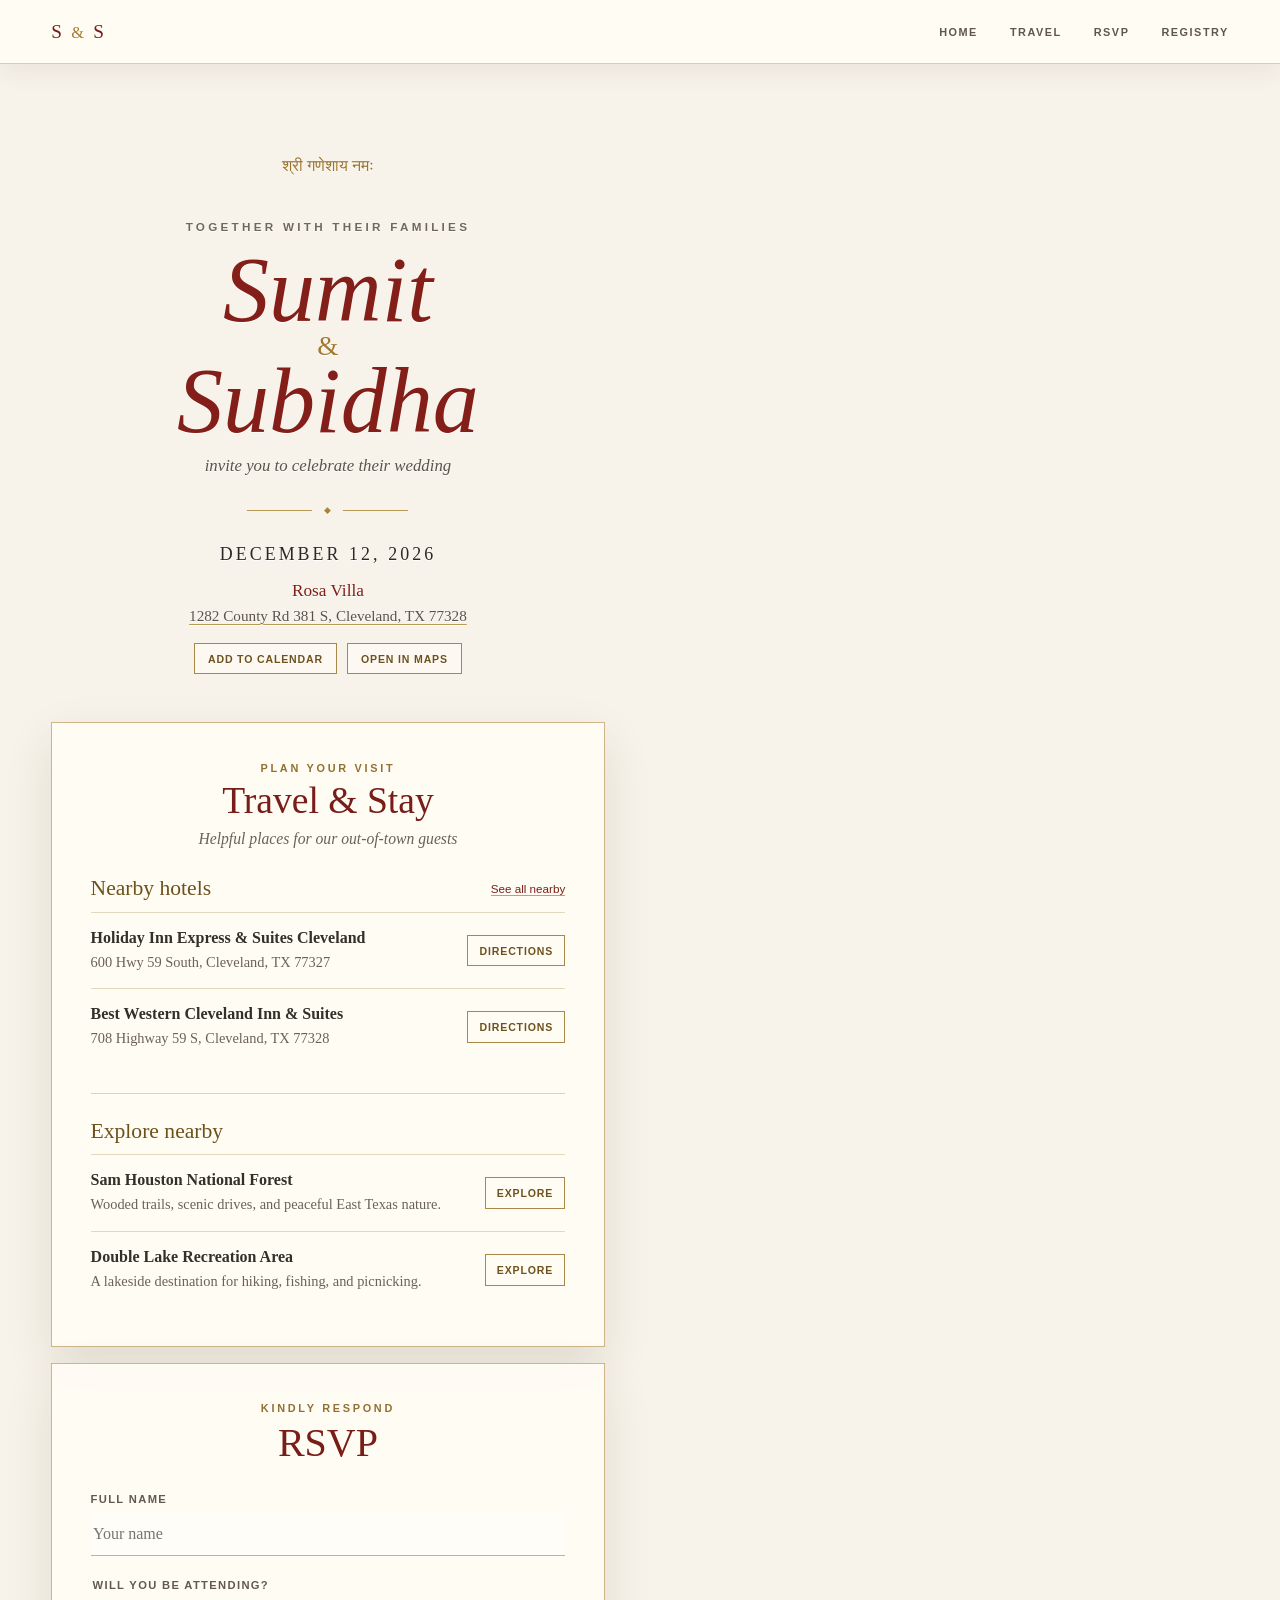
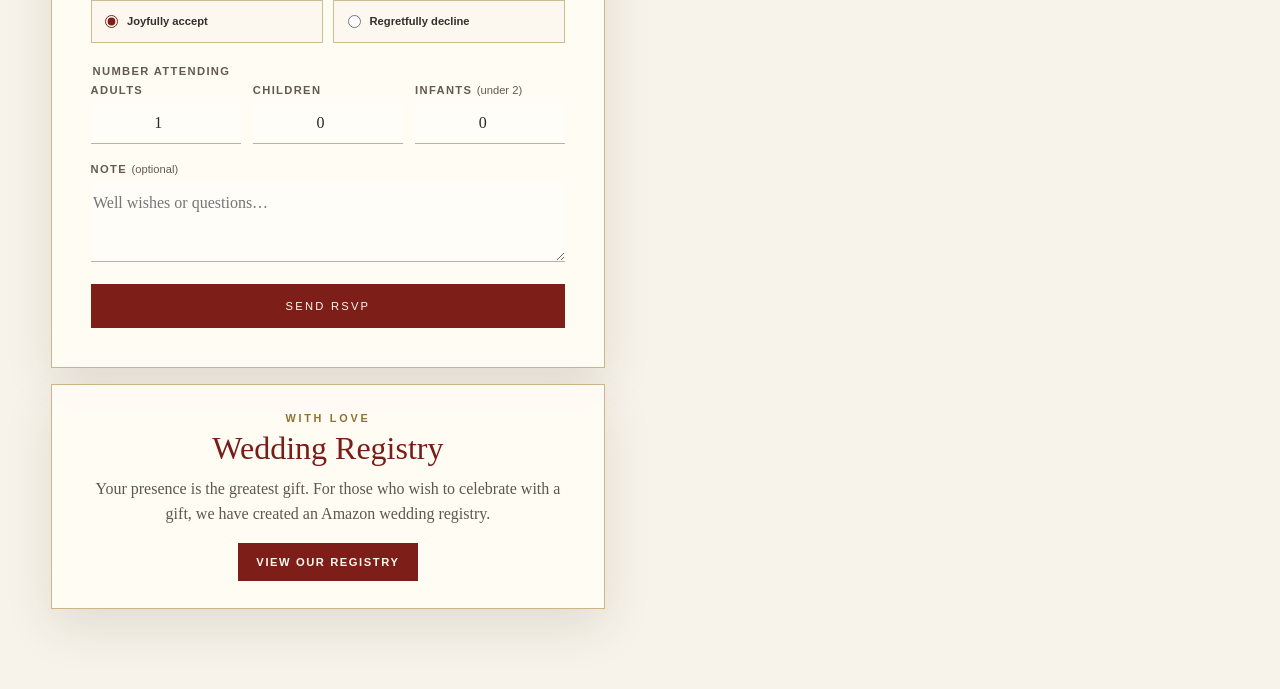
==== commit 02ab36e5: "Publish wedding navigation and travel guide" ====
--- a/vercel-site/index.html
+++ b/vercel-site/index.html
@@ -1,19 +1,27 @@
 <!doctype html>
 <html lang="en">
 <head>
-  <meta charset="utf-8"><meta name="viewport" content="width=device-width,initial-scale=1">
+  <meta charset="utf-8">
+  <meta name="viewport" content="width=device-width,initial-scale=1">
   <title>Sumit &amp; Subidha | Wedding RSVP</title>
   <meta name="description" content="Celebrate the wedding of Sumit and Subidha on December 12, 2026 at Rosa Villa in Cleveland, Texas.">
   <style>
-    *{box-sizing:border-box}html{scroll-behavior:smooth}body{margin:0;background:#f7f3ea;color:#2b2925;font-family:Arial,sans-serif}.page{min-height:100svh;background:url('https://sumit-subidha-wedding.eedarijal.chatgpt.site/wedding-background.png') center top/cover fixed no-repeat;padding:clamp(3rem,6vw,6rem) 4vw 5rem;display:grid;grid-template-columns:minmax(390px,47%) 1fr;grid-template-rows:auto auto;align-content:start}.copy{grid-column:1;text-align:center;width:min(100%,650px);padding:1rem 2.5rem 3rem;text-shadow:0 1px 0 #fff}.ganesh{font-family:Georgia,serif;color:#9b752e;font-size:1rem;margin:0 0 2.8rem}.family{text-transform:uppercase;letter-spacing:.28em;font-size:.73rem;font-weight:600;color:#6f685d;margin:0}.copy h1{font-family:Georgia,serif;color:#841e18;font-weight:400;line-height:.77;margin:1.4rem 0 1.2rem}.copy h1 em{display:block;font-size:clamp(4rem,7.2vw,7.2rem);font-weight:400}.copy h1 span{display:block;color:#a47b30;font-size:1.7rem;margin:.6rem}.invite,.location{font-family:Georgia,serif;font-style:italic;color:#59534b;font-size:1.05rem}.ornament{display:flex;align-items:center;justify-content:center;gap:.75rem;color:#aa843c;font-size:.55rem;margin:1.8rem auto}.ornament span{width:65px;height:1px;background:#b99854}.date{font-family:Georgia,serif;text-transform:uppercase;letter-spacing:.17em;font-size:1.12rem;margin:.2rem}.location{margin:.6rem}.venue{font-family:Georgia,serif;color:#7d1e18;font-size:1.08rem;margin:1rem 0 .25rem}.address{display:block;color:#59534b;font-family:Georgia,serif;font-size:.95rem;line-height:1.45;text-decoration:underline;text-decoration-color:#b99854;text-underline-offset:3px}.event-actions{display:flex;justify-content:center;gap:.65rem;flex-wrap:wrap;margin-top:1rem}.event-actions a{border:1px solid #a98747;background:rgba(255,252,245,.72);color:#6f511d;padding:.55rem .8rem;text-decoration:none;text-transform:uppercase;letter-spacing:.08em;font-size:.66rem;font-weight:600}.event-actions a:hover{background:#fffaf1}.card{grid-column:1;width:min(100%,650px);background:rgba(255,252,245,.94);border:1px solid rgba(167,123,46,.55);box-shadow:0 20px 55px rgba(66,49,22,.12);padding:clamp(1.5rem,3vw,2.75rem);backdrop-filter:blur(6px)}.heading{text-align:center;margin-bottom:1.7rem}.heading p{margin:0;text-transform:uppercase;letter-spacing:.26em;color:#927033;font-size:.68rem;font-weight:600}.heading h2,.thanks h2{font-family:Georgia,serif;font-weight:400;color:#781d18;font-size:2.5rem;margin:.3rem}.card label,.card legend{display:block;text-transform:uppercase;letter-spacing:.12em;font-size:.7rem;font-weight:600;color:#625a50}.card input,.card textarea{display:block;width:100%;border:0;border-bottom:1px solid #c4b28e;background:rgba(255,255,255,.28);padding:.8rem .15rem;margin:.4rem 0 1.4rem;outline:none;color:#2b2925;font-family:Georgia,serif;font-size:1rem}.card input:focus,.card textarea:focus{border-color:#811e18}.card fieldset{border:0;padding:0;margin:0}.attendance{display:grid;grid-template-columns:1fr 1fr;gap:.65rem;margin:.6rem 0 1.4rem}.attendance label{display:flex;align-items:center;gap:.55rem;border:1px solid #cdbb91;background:rgba(250,246,236,.65);padding:.85rem;text-transform:none;letter-spacing:0;color:#332f29;cursor:pointer}.attendance input{display:inline;width:auto;margin:0;accent-color:#7d1e18}.guest-grid{display:grid;grid-template-columns:repeat(3,1fr);gap:.75rem;margin-top:.45rem}.guest-grid label{letter-spacing:.08em}.guest-grid input{text-align:center;padding:.7rem .1rem;margin-bottom:1.2rem}.card label span{text-transform:none;letter-spacing:0;font-weight:400}.submit{width:100%;border:0;background:#7d1e18;color:#fffaf1;padding:1rem;text-transform:uppercase;letter-spacing:.2em;font-size:.7rem;cursor:pointer}.submit:disabled{opacity:.6}.message{text-align:center;font-size:.9rem}.error{color:#9b1c1c}.thanks{text-align:center;padding:2rem 0}.thanks p{font-family:Georgia,serif;color:#625c53}.thanks button{border:0;border-bottom:1px solid #7d1e18;background:none;color:#7d1e18;padding:.3rem;cursor:pointer}
-    @media(max-width:800px){.page{background-position:72% top;background-size:auto 760px;background-attachment:scroll;display:block;padding:2.2rem .85rem 3rem}.copy{min-height:710px;padding:1rem 1rem 2rem;background:linear-gradient(90deg,rgba(250,247,239,.9) 0%,rgba(250,247,239,.65) 68%,transparent 100%);width:72%}.copy h1 em{font-size:3.7rem}.family{font-size:.62rem;letter-spacing:.18em}.ganesh{margin-bottom:2rem}.card{width:100%;margin-top:1rem;padding:1.35rem;background:rgba(255,252,245,.97)}.attendance{grid-template-columns:1fr}}
-    @media(max-width:480px){.page{background-size:auto 650px;background-position:71% top}.copy{min-height:620px;width:74%;padding-left:.25rem;padding-right:.25rem}.copy h1 em{font-size:3.15rem}.ganesh{font-size:.82rem}.family{font-size:.54rem}.invite{font-size:.9rem}.date{font-size:.9rem}.location{font-size:.95rem}.ornament{margin:1.2rem auto}.ornament span{width:38px}}
-  </style>
-  <style>
-    .registry{grid-column:1;width:min(100%,650px);margin-bottom:1rem;padding:1.7rem 2rem;text-align:center;background:rgba(255,252,245,.94);border:1px solid rgba(167,123,46,.55);box-shadow:0 16px 40px rgba(66,49,22,.1);backdrop-filter:blur(6px)}.registry-kicker{margin:0;text-transform:uppercase;letter-spacing:.24em;color:#927033;font-size:.68rem;font-weight:600}.registry h2{margin:.35rem 0 .65rem;font-family:Georgia,serif;font-size:2rem;font-weight:400;color:#781d18}.registry p:not(.registry-kicker){max-width:500px;margin:0 auto 1rem;font-family:Georgia,serif;font-size:1rem;line-height:1.55;color:#5f574d}.registry a{display:inline-block;border:1px solid #7d1e18;background:#7d1e18;color:#fffaf1;padding:.75rem 1.1rem;text-decoration:none;text-transform:uppercase;letter-spacing:.14em;font-size:.7rem;font-weight:600}.registry a:hover{background:#681713}.registry a:focus-visible{outline:3px solid #c8a45d;outline-offset:3px}@media(max-width:800px){.registry{width:100%;margin-top:1rem;margin-bottom:0;padding:1.5rem 1.25rem}.registry h2{font-size:1.8rem}}
+    *{box-sizing:border-box}html{scroll-behavior:smooth}body{margin:0;background:#f7f3ea;color:#2b2925;font-family:Arial,sans-serif}.site-header{position:fixed;inset:0 0 auto;z-index:20;min-height:64px;display:flex;align-items:center;justify-content:space-between;gap:2rem;padding:.75rem 4vw;background:rgba(255,252,245,.94);border-bottom:1px solid rgba(167,123,46,.38);box-shadow:0 8px 24px rgba(66,49,22,.07);backdrop-filter:blur(12px)}.site-mark{font-family:Georgia,serif;color:#781d18;text-decoration:none;font-size:1.2rem;letter-spacing:.12em}.site-mark span{color:#a47b30;font-size:.85em}.site-header nav{display:flex;gap:clamp(1rem,2.5vw,2.4rem)}.site-header nav a{color:#5f574d;text-decoration:none;text-transform:uppercase;letter-spacing:.14em;font-size:.68rem;font-weight:600}.page{min-height:100svh;background:url('https://sumit-subidha-wedding.eedarijal.chatgpt.site/wedding-background.png') center top/cover fixed no-repeat;padding:calc(clamp(3rem,6vw,6rem) + 64px) 4vw 5rem;display:grid;grid-template-columns:minmax(390px,47%) 1fr;align-content:start}.copy,.travel,.card,.registry{grid-column:1;width:min(100%,650px);scroll-margin-top:88px}.copy{text-align:center;padding:1rem 2.5rem 3rem;text-shadow:0 1px 0 #fff}.ganesh{font-family:Georgia,serif;color:#9b752e;font-size:1rem;margin:0 0 2.8rem}.family{text-transform:uppercase;letter-spacing:.28em;font-size:.73rem;font-weight:600;color:#6f685d;margin:0}.copy h1{font-family:Georgia,serif;color:#841e18;font-weight:400;line-height:.77;margin:1.4rem 0 1.2rem}.copy h1 em{display:block;font-size:clamp(4rem,7.2vw,7.2rem);font-weight:400}.copy h1 span{display:block;color:#a47b30;font-size:1.7rem;margin:.6rem}.invite{font-family:Georgia,serif;font-style:italic;color:#59534b;font-size:1.05rem}.ornament{display:flex;align-items:center;justify-content:center;gap:.75rem;color:#aa843c;font-size:.55rem;margin:1.8rem auto}.ornament span{width:65px;height:1px;background:#b99854}.date{font-family:Georgia,serif;text-transform:uppercase;letter-spacing:.17em;font-size:1.12rem;margin:.2rem}.venue{font-family:Georgia,serif;color:#7d1e18;font-size:1.08rem;margin:1rem 0 .25rem}.address{display:block;color:#59534b;font-family:Georgia,serif;font-size:.95rem;line-height:1.45;text-decoration:underline;text-decoration-color:#b99854;text-underline-offset:3px}.event-actions{display:flex;justify-content:center;gap:.65rem;flex-wrap:wrap;margin-top:1rem}.event-actions a,.travel-item>a{border:1px solid #a98747;color:#6f511d;text-decoration:none;text-transform:uppercase;letter-spacing:.08em;font-size:.66rem;font-weight:600}.event-actions a{background:rgba(255,252,245,.72);padding:.55rem .8rem}.travel,.card,.registry{background:rgba(255,252,245,.94);border:1px solid rgba(167,123,46,.55);box-shadow:0 18px 46px rgba(66,49,22,.11);backdrop-filter:blur(6px)}.travel{margin-bottom:1rem;padding:clamp(1.5rem,3vw,2.5rem)}.section-heading{text-align:center;margin-bottom:1.8rem}.section-heading>p,.heading>p,.registry-kicker{margin:0;text-transform:uppercase;letter-spacing:.25em;color:#927033;font-size:.68rem;font-weight:600}.section-heading h2,.heading h2,.thanks h2,.registry h2{font-family:Georgia,serif;font-weight:400;color:#781d18}.section-heading h2{margin:.35rem 0 .45rem;font-size:2.35rem}.section-heading>span{font-family:Georgia,serif;font-style:italic;color:#6a6258;font-size:.98rem}.travel-group+.travel-group{margin-top:1.75rem;padding-top:1.55rem;border-top:1px solid #ded3bd}.travel-group-heading{display:flex;align-items:center;justify-content:space-between;gap:1rem;margin-bottom:.65rem}.travel-group h3{margin:0;font-family:Georgia,serif;font-size:1.35rem;font-weight:400;color:#6d511d}.travel-group-heading>a{color:#7d1e18;text-decoration:none;border-bottom:1px solid #c79d61;font-size:.73rem}.travel-item{display:flex;align-items:center;justify-content:space-between;gap:1.25rem;padding:1rem 0;border-top:1px solid rgba(205,187,145,.56)}.travel-item h4{margin:0 0 .3rem;font-family:Georgia,serif;font-size:1rem;color:#332f29}.travel-item p{margin:0;color:#6a6258;font-family:Georgia,serif;font-size:.9rem;line-height:1.45}.travel-item>a{flex:none;padding:.55rem .7rem}.card{margin-bottom:1rem;padding:clamp(1.5rem,3vw,2.75rem)}.heading{text-align:center;margin-bottom:1.7rem}.heading h2,.thanks h2{font-size:2.5rem;margin:.3rem}.card label,.card legend{display:block;text-transform:uppercase;letter-spacing:.12em;font-size:.7rem;font-weight:600;color:#625a50}.card input,.card textarea{display:block;width:100%;border:0;border-bottom:1px solid #c4b28e;background:rgba(255,255,255,.28);padding:.8rem .15rem;margin:.4rem 0 1.4rem;outline:none;color:#2b2925;font-family:Georgia,serif;font-size:1rem}.card fieldset{border:0;padding:0;margin:0}.attendance{display:grid;grid-template-columns:1fr 1fr;gap:.65rem;margin:.6rem 0 1.4rem}.attendance label{display:flex;align-items:center;gap:.55rem;border:1px solid #cdbb91;background:rgba(250,246,236,.65);padding:.85rem;text-transform:none;letter-spacing:0;color:#332f29;cursor:pointer}.attendance input{display:inline;width:auto;margin:0;accent-color:#7d1e18}.guest-grid{display:grid;grid-template-columns:repeat(3,1fr);gap:.75rem;margin-top:.45rem}.guest-grid input{text-align:center;padding:.7rem .1rem;margin-bottom:1.2rem}.card label span{text-transform:none;letter-spacing:0;font-weight:400}.submit{width:100%;border:0;background:#7d1e18;color:#fffaf1;padding:1rem;text-transform:uppercase;letter-spacing:.2em;font-size:.7rem;cursor:pointer}.submit:disabled{opacity:.6}.message{text-align:center;font-size:.9rem}.error{color:#9b1c1c}.thanks{text-align:center;padding:2rem 0}.thanks p{font-family:Georgia,serif;color:#625c53}.thanks button{border:0;border-bottom:1px solid #7d1e18;background:none;color:#7d1e18;padding:.3rem;cursor:pointer}.registry{padding:1.7rem 2rem;text-align:center}.registry h2{margin:.35rem 0 .65rem;font-size:2rem}.registry p:not(.registry-kicker){max-width:500px;margin:0 auto 1rem;font-family:Georgia,serif;font-size:1rem;line-height:1.55;color:#5f574d}.registry>a{display:inline-block;border:1px solid #7d1e18;background:#7d1e18;color:#fffaf1;padding:.75rem 1.1rem;text-decoration:none;text-transform:uppercase;letter-spacing:.14em;font-size:.7rem;font-weight:600}
+    @media(max-width:800px){.site-header{min-height:58px;padding:.7rem .9rem;gap:.75rem}.site-header nav{gap:.85rem}.site-header nav a{font-size:.59rem;letter-spacing:.09em}.site-mark{font-size:1rem}.page{background-position:72% top;background-size:auto 760px;background-attachment:scroll;display:block;padding:5.5rem .85rem 3rem}.copy{min-height:710px;padding:1rem 1rem 2rem;background:linear-gradient(90deg,rgba(250,247,239,.9) 0%,rgba(250,247,239,.65) 68%,transparent 100%);width:72%}.copy h1 em{font-size:3.7rem}.family{font-size:.62rem;letter-spacing:.18em}.ganesh{margin-bottom:2rem}.travel,.card,.registry{width:100%;margin-top:1rem;padding:1.45rem 1.25rem}.card{margin-bottom:0}.attendance{grid-template-columns:1fr}.section-heading h2{font-size:2rem}}
+    @media(max-width:480px){.site-header{justify-content:center}.site-mark{display:none}.site-header nav{width:100%;justify-content:space-around;gap:.4rem}.page{background-size:auto 650px;background-position:71% top}.copy{min-height:620px;width:74%;padding-left:.25rem;padding-right:.25rem}.copy h1 em{font-size:3.15rem}.ganesh{font-size:.82rem}.family{font-size:.54rem}.invite{font-size:.9rem}.date{font-size:.9rem}.ornament{margin:1.2rem auto}.ornament span{width:38px}.travel-item{align-items:flex-start;gap:.75rem}.travel-item>a{padding:.5rem .55rem}.section-heading>span{font-size:.9rem}}
+    @media(prefers-reduced-motion:reduce){html{scroll-behavior:auto}}
   </style>
 </head>
-<body><main class="page"><section class="copy"><p class="ganesh">श्री गणेशाय नमः</p><p class="family">Together with their families</p><h1><em>Sumit</em><span>&amp;</span><em>Subidha</em></h1><p class="invite">invite you to celebrate their wedding</p><div class="ornament"><span></span>◆<span></span></div><p class="date">December 12, 2026</p><p class="venue">Rosa Villa</p><a class="address" href="https://www.google.com/maps/search/?api=1&amp;query=Rosa+Villa%2C+1282+County+Rd+381+S%2C+Cleveland%2C+TX+77328" target="_blank" rel="noopener noreferrer">1282 County Rd 381 S, Cleveland, TX 77328</a><div class="event-actions"><a href="https://calendar.google.com/calendar/render?action=TEMPLATE&amp;text=Sumit%20%26%20Subidha%20Wedding&amp;dates=20261212%2F20261213&amp;location=Rosa%20Villa%2C%201282%20County%20Rd%20381%20S%2C%20Cleveland%2C%20TX%2077328&amp;details=Wedding%20celebration%20for%20Sumit%20and%20Subidha" target="_blank" rel="noopener noreferrer">Add to calendar</a><a href="https://www.google.com/maps/search/?api=1&amp;query=Rosa+Villa%2C+1282+County+Rd+381+S%2C+Cleveland%2C+TX+77328" target="_blank" rel="noopener noreferrer">Open in Maps</a></div></section><section class="registry" aria-labelledby="registry-title"><p class="registry-kicker">With love</p><h2 id="registry-title">Wedding Registry</h2><p>Your presence is the greatest gift. For those who wish to celebrate with a gift, we have created an Amazon wedding registry.</p><a href="https://www.amazon.com/wedding/guest-view/2KATNO8WJ1CN5" target="_blank" rel="noopener noreferrer">View Our Registry</a></section><section class="card" id="rsvp"><div id="form-view"><div class="heading"><p>Kindly respond</p><h2>RSVP</h2></div><form id="form"><label>Full name<input name="name" required autocomplete="name" placeholder="Your name"></label><fieldset><legend>Will you be attending?</legend><div class="attendance"><label><input type="radio" name="attendance" value="accept" checked>Joyfully accept</label><label><input type="radio" name="attendance" value="decline">Regretfully decline</label></div></fieldset><fieldset id="counts"><legend>Number attending</legend><div class="guest-grid"><label>Adults<input name="adults" type="number" inputmode="numeric" min="1" max="10" value="1"></label><label>Children<input name="children" type="number" inputmode="numeric" min="0" max="10" value="0"></label><label>Infants <span>(under 2)</span><input name="infants" type="number" inputmode="numeric" min="0" max="10" value="0"></label></div></fieldset><label>Note <span>(optional)</span><textarea name="note" rows="3" placeholder="Well wishes or questions…"></textarea></label><button class="submit" id="submit">Send RSVP</button><p class="message error" id="error" hidden>We could not save your response. Please try again.</p></form></div><div class="thanks" id="thanks" hidden><div style="font-size:2rem;color:#7d1e18">♡</div><h2>Thank you</h2><p>Your response has been received.</p><button id="again">Submit another response</button></div></section></main>
-<script>
-const API='https://sumit-subidha-wedding.eedarijal.chatgpt.site/api/rsvp';const form=document.querySelector('#form'),counts=document.querySelector('#counts'),submit=document.querySelector('#submit'),error=document.querySelector('#error');document.querySelectorAll('[name=attendance]').forEach(r=>r.addEventListener('change',()=>counts.hidden=r.value==='decline'));form.addEventListener('submit',async e=>{e.preventDefault();submit.disabled=true;submit.textContent='Sending…';error.hidden=true;const d=new FormData(form);try{const res=await fetch(API,{method:'POST',headers:{'content-type':'application/json'},body:JSON.stringify(Object.fromEntries(d))});if(!res.ok)throw new Error();document.querySelector('#form-view').hidden=true;document.querySelector('#thanks').hidden=false;form.reset();counts.hidden=false}catch{error.hidden=false}finally{submit.disabled=false;submit.textContent='Send RSVP'}});document.querySelector('#again').onclick=()=>{document.querySelector('#thanks').hidden=true;document.querySelector('#form-view').hidden=false};
-</script></body></html>
+<body>
+  <header class="site-header"><a class="site-mark" href="#home" aria-label="Sumit and Subidha wedding home">S <span>&amp;</span> S</a><nav aria-label="Wedding website navigation"><a href="#home">Home</a><a href="#travel">Travel</a><a href="#rsvp">RSVP</a><a href="#registry">Registry</a></nav></header>
+  <main class="page">
+    <section class="copy" id="home"><p class="ganesh">श्री गणेशाय नमः</p><p class="family">Together with their families</p><h1><em>Sumit</em><span>&amp;</span><em>Subidha</em></h1><p class="invite">invite you to celebrate their wedding</p><div class="ornament"><span></span>◆<span></span></div><p class="date">December 12, 2026</p><p class="venue">Rosa Villa</p><a class="address" href="https://www.google.com/maps/search/?api=1&amp;query=Rosa+Villa%2C+1282+County+Rd+381+S%2C+Cleveland%2C+TX+77328" target="_blank" rel="noopener noreferrer">1282 County Rd 381 S, Cleveland, TX 77328</a><div class="event-actions"><a href="https://calendar.google.com/calendar/render?action=TEMPLATE&amp;text=Sumit%20%26%20Subidha%20Wedding&amp;dates=20261212%2F20261213&amp;location=Rosa%20Villa%2C%201282%20County%20Rd%20381%20S%2C%20Cleveland%2C%20TX%2077328&amp;details=Wedding%20celebration%20for%20Sumit%20and%20Subidha" target="_blank" rel="noopener noreferrer">Add to calendar</a><a href="https://www.google.com/maps/search/?api=1&amp;query=Rosa+Villa%2C+1282+County+Rd+381+S%2C+Cleveland%2C+TX+77328" target="_blank" rel="noopener noreferrer">Open in Maps</a></div></section>
+    <section class="travel" id="travel" aria-labelledby="travel-title"><div class="section-heading"><p>Plan your visit</p><h2 id="travel-title">Travel &amp; Stay</h2><span>Helpful places for our out-of-town guests</span></div><div class="travel-group"><div class="travel-group-heading"><h3>Nearby hotels</h3><a href="https://www.google.com/maps/search/?api=1&amp;query=hotels+near+Rosa+Villa%2C+1282+County+Rd+381+S%2C+Cleveland%2C+TX+77328" target="_blank" rel="noopener noreferrer">See all nearby</a></div><article class="travel-item"><div><h4>Holiday Inn Express &amp; Suites Cleveland</h4><p>600 Hwy 59 South, Cleveland, TX 77327</p></div><a href="https://www.google.com/maps/search/?api=1&amp;query=Holiday+Inn+Express+%26+Suites+Cleveland%2C+600+Hwy+59+South%2C+Cleveland%2C+TX+77327" target="_blank" rel="noopener noreferrer">Directions</a></article><article class="travel-item"><div><h4>Best Western Cleveland Inn &amp; Suites</h4><p>708 Highway 59 S, Cleveland, TX 77328</p></div><a href="https://www.google.com/maps/search/?api=1&amp;query=Best+Western+Cleveland+Inn+%26+Suites%2C+708+Highway+59+S%2C+Cleveland%2C+TX+77328" target="_blank" rel="noopener noreferrer">Directions</a></article></div><div class="travel-group"><div class="travel-group-heading"><h3>Explore nearby</h3></div><article class="travel-item"><div><h4>Sam Houston National Forest</h4><p>Wooded trails, scenic drives, and peaceful East Texas nature.</p></div><a href="https://www.google.com/maps/search/?api=1&amp;query=Sam+Houston+National+Forest" target="_blank" rel="noopener noreferrer">Explore</a></article><article class="travel-item"><div><h4>Double Lake Recreation Area</h4><p>A lakeside destination for hiking, fishing, and picnicking.</p></div><a href="https://www.google.com/maps/search/?api=1&amp;query=Double+Lake+Recreation+Area%2C+TX" target="_blank" rel="noopener noreferrer">Explore</a></article></div></section>
+    <section class="card" id="rsvp"><div id="form-view"><div class="heading"><p>Kindly respond</p><h2>RSVP</h2></div><form id="form"><label>Full name<input name="name" required autocomplete="name" placeholder="Your name"></label><fieldset><legend>Will you be attending?</legend><div class="attendance"><label><input type="radio" name="attendance" value="accept" checked>Joyfully accept</label><label><input type="radio" name="attendance" value="decline">Regretfully decline</label></div></fieldset><fieldset id="counts"><legend>Number attending</legend><div class="guest-grid"><label>Adults<input name="adults" type="number" inputmode="numeric" min="1" max="10" value="1"></label><label>Children<input name="children" type="number" inputmode="numeric" min="0" max="10" value="0"></label><label>Infants <span>(under 2)</span><input name="infants" type="number" inputmode="numeric" min="0" max="10" value="0"></label></div></fieldset><label>Note <span>(optional)</span><textarea name="note" rows="3" placeholder="Well wishes or questions…"></textarea></label><button class="submit" id="submit">Send RSVP</button><p class="message error" id="error" hidden>We could not save your response. Please try again.</p></form></div><div class="thanks" id="thanks" hidden><div style="font-size:2rem;color:#7d1e18">♡</div><h2>Thank you</h2><p>Your response has been received.</p><button id="again">Submit another response</button></div></section>
+    <section class="registry" id="registry" aria-labelledby="registry-title"><p class="registry-kicker">With love</p><h2 id="registry-title">Wedding Registry</h2><p>Your presence is the greatest gift. For those who wish to celebrate with a gift, we have created an Amazon wedding registry.</p><a href="https://www.amazon.com/wedding/guest-view/2KATNO8WJ1CN5" target="_blank" rel="noopener noreferrer">View Our Registry</a></section>
+  </main>
+  <script>
+    const API='https://sumit-subidha-wedding.eedarijal.chatgpt.site/api/rsvp';const form=document.querySelector('#form'),counts=document.querySelector('#counts'),submit=document.querySelector('#submit'),error=document.querySelector('#error');document.querySelectorAll('[name=attendance]').forEach(r=>r.addEventListener('change',()=>counts.hidden=r.value==='decline'));form.addEventListener('submit',async e=>{e.preventDefault();submit.disabled=true;submit.textContent='Sending…';error.hidden=true;const d=new FormData(form);try{const res=await fetch(API,{method:'POST',headers:{'content-type':'application/json'},body:JSON.stringify(Object.fromEntries(d))});if(!res.ok)throw new Error();document.querySelector('#form-view').hidden=true;document.querySelector('#thanks').hidden=false;form.reset();counts.hidden=false}catch{error.hidden=false}finally{submit.disabled=false;submit.textContent='Send RSVP'}});document.querySelector('#again').onclick=()=>{document.querySelector('#thanks').hidden=true;document.querySelector('#form-view').hidden=false};
+  </script>
+</body>
+</html>
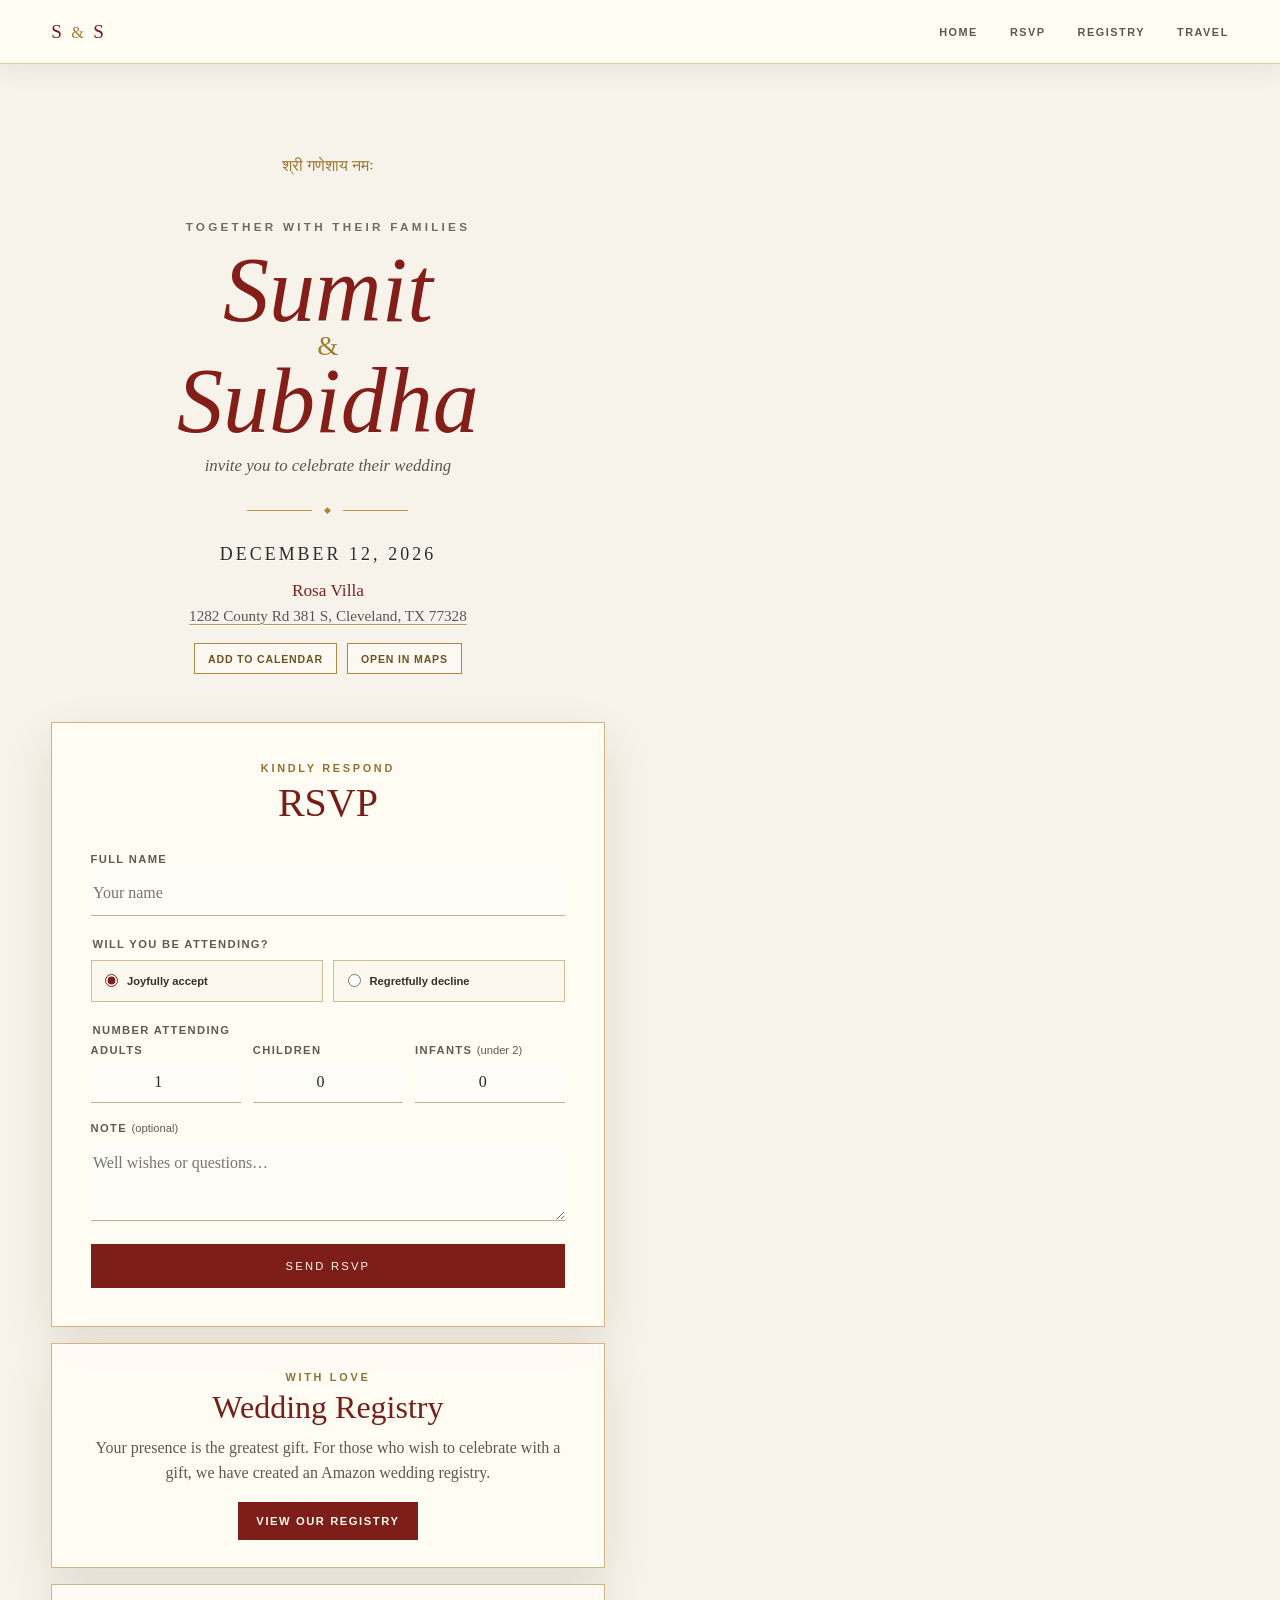
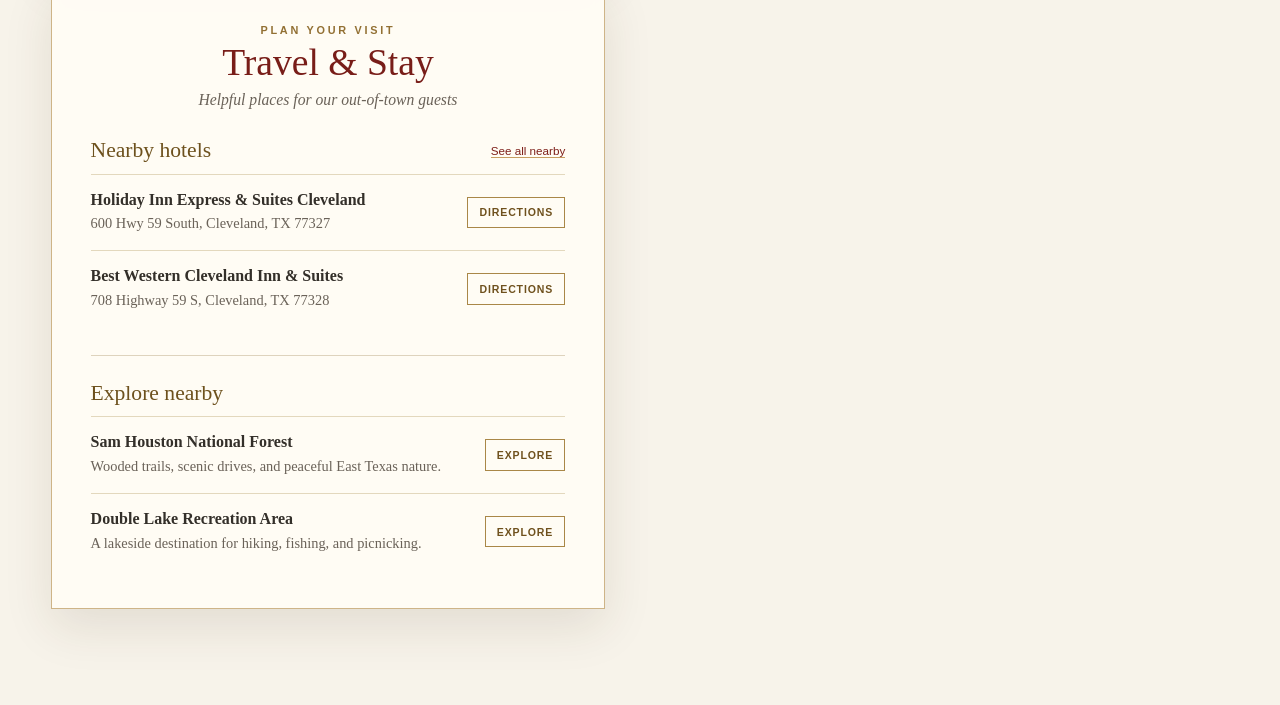
==== commit 245eb9ad: "Move travel section to the end" ====
--- a/vercel-site/index.html
+++ b/vercel-site/index.html
@@ -9,16 +9,17 @@
     *{box-sizing:border-box}html{scroll-behavior:smooth}body{margin:0;background:#f7f3ea;color:#2b2925;font-family:Arial,sans-serif}.site-header{position:fixed;inset:0 0 auto;z-index:20;min-height:64px;display:flex;align-items:center;justify-content:space-between;gap:2rem;padding:.75rem 4vw;background:rgba(255,252,245,.94);border-bottom:1px solid rgba(167,123,46,.38);box-shadow:0 8px 24px rgba(66,49,22,.07);backdrop-filter:blur(12px)}.site-mark{font-family:Georgia,serif;color:#781d18;text-decoration:none;font-size:1.2rem;letter-spacing:.12em}.site-mark span{color:#a47b30;font-size:.85em}.site-header nav{display:flex;gap:clamp(1rem,2.5vw,2.4rem)}.site-header nav a{color:#5f574d;text-decoration:none;text-transform:uppercase;letter-spacing:.14em;font-size:.68rem;font-weight:600}.page{min-height:100svh;background:url('https://sumit-subidha-wedding.eedarijal.chatgpt.site/wedding-background.png') center top/cover fixed no-repeat;padding:calc(clamp(3rem,6vw,6rem) + 64px) 4vw 5rem;display:grid;grid-template-columns:minmax(390px,47%) 1fr;align-content:start}.copy,.travel,.card,.registry{grid-column:1;width:min(100%,650px);scroll-margin-top:88px}.copy{text-align:center;padding:1rem 2.5rem 3rem;text-shadow:0 1px 0 #fff}.ganesh{font-family:Georgia,serif;color:#9b752e;font-size:1rem;margin:0 0 2.8rem}.family{text-transform:uppercase;letter-spacing:.28em;font-size:.73rem;font-weight:600;color:#6f685d;margin:0}.copy h1{font-family:Georgia,serif;color:#841e18;font-weight:400;line-height:.77;margin:1.4rem 0 1.2rem}.copy h1 em{display:block;font-size:clamp(4rem,7.2vw,7.2rem);font-weight:400}.copy h1 span{display:block;color:#a47b30;font-size:1.7rem;margin:.6rem}.invite{font-family:Georgia,serif;font-style:italic;color:#59534b;font-size:1.05rem}.ornament{display:flex;align-items:center;justify-content:center;gap:.75rem;color:#aa843c;font-size:.55rem;margin:1.8rem auto}.ornament span{width:65px;height:1px;background:#b99854}.date{font-family:Georgia,serif;text-transform:uppercase;letter-spacing:.17em;font-size:1.12rem;margin:.2rem}.venue{font-family:Georgia,serif;color:#7d1e18;font-size:1.08rem;margin:1rem 0 .25rem}.address{display:block;color:#59534b;font-family:Georgia,serif;font-size:.95rem;line-height:1.45;text-decoration:underline;text-decoration-color:#b99854;text-underline-offset:3px}.event-actions{display:flex;justify-content:center;gap:.65rem;flex-wrap:wrap;margin-top:1rem}.event-actions a,.travel-item>a{border:1px solid #a98747;color:#6f511d;text-decoration:none;text-transform:uppercase;letter-spacing:.08em;font-size:.66rem;font-weight:600}.event-actions a{background:rgba(255,252,245,.72);padding:.55rem .8rem}.travel,.card,.registry{background:rgba(255,252,245,.94);border:1px solid rgba(167,123,46,.55);box-shadow:0 18px 46px rgba(66,49,22,.11);backdrop-filter:blur(6px)}.travel{margin-bottom:1rem;padding:clamp(1.5rem,3vw,2.5rem)}.section-heading{text-align:center;margin-bottom:1.8rem}.section-heading>p,.heading>p,.registry-kicker{margin:0;text-transform:uppercase;letter-spacing:.25em;color:#927033;font-size:.68rem;font-weight:600}.section-heading h2,.heading h2,.thanks h2,.registry h2{font-family:Georgia,serif;font-weight:400;color:#781d18}.section-heading h2{margin:.35rem 0 .45rem;font-size:2.35rem}.section-heading>span{font-family:Georgia,serif;font-style:italic;color:#6a6258;font-size:.98rem}.travel-group+.travel-group{margin-top:1.75rem;padding-top:1.55rem;border-top:1px solid #ded3bd}.travel-group-heading{display:flex;align-items:center;justify-content:space-between;gap:1rem;margin-bottom:.65rem}.travel-group h3{margin:0;font-family:Georgia,serif;font-size:1.35rem;font-weight:400;color:#6d511d}.travel-group-heading>a{color:#7d1e18;text-decoration:none;border-bottom:1px solid #c79d61;font-size:.73rem}.travel-item{display:flex;align-items:center;justify-content:space-between;gap:1.25rem;padding:1rem 0;border-top:1px solid rgba(205,187,145,.56)}.travel-item h4{margin:0 0 .3rem;font-family:Georgia,serif;font-size:1rem;color:#332f29}.travel-item p{margin:0;color:#6a6258;font-family:Georgia,serif;font-size:.9rem;line-height:1.45}.travel-item>a{flex:none;padding:.55rem .7rem}.card{margin-bottom:1rem;padding:clamp(1.5rem,3vw,2.75rem)}.heading{text-align:center;margin-bottom:1.7rem}.heading h2,.thanks h2{font-size:2.5rem;margin:.3rem}.card label,.card legend{display:block;text-transform:uppercase;letter-spacing:.12em;font-size:.7rem;font-weight:600;color:#625a50}.card input,.card textarea{display:block;width:100%;border:0;border-bottom:1px solid #c4b28e;background:rgba(255,255,255,.28);padding:.8rem .15rem;margin:.4rem 0 1.4rem;outline:none;color:#2b2925;font-family:Georgia,serif;font-size:1rem}.card fieldset{border:0;padding:0;margin:0}.attendance{display:grid;grid-template-columns:1fr 1fr;gap:.65rem;margin:.6rem 0 1.4rem}.attendance label{display:flex;align-items:center;gap:.55rem;border:1px solid #cdbb91;background:rgba(250,246,236,.65);padding:.85rem;text-transform:none;letter-spacing:0;color:#332f29;cursor:pointer}.attendance input{display:inline;width:auto;margin:0;accent-color:#7d1e18}.guest-grid{display:grid;grid-template-columns:repeat(3,1fr);gap:.75rem;margin-top:.45rem}.guest-grid input{text-align:center;padding:.7rem .1rem;margin-bottom:1.2rem}.card label span{text-transform:none;letter-spacing:0;font-weight:400}.submit{width:100%;border:0;background:#7d1e18;color:#fffaf1;padding:1rem;text-transform:uppercase;letter-spacing:.2em;font-size:.7rem;cursor:pointer}.submit:disabled{opacity:.6}.message{text-align:center;font-size:.9rem}.error{color:#9b1c1c}.thanks{text-align:center;padding:2rem 0}.thanks p{font-family:Georgia,serif;color:#625c53}.thanks button{border:0;border-bottom:1px solid #7d1e18;background:none;color:#7d1e18;padding:.3rem;cursor:pointer}.registry{padding:1.7rem 2rem;text-align:center}.registry h2{margin:.35rem 0 .65rem;font-size:2rem}.registry p:not(.registry-kicker){max-width:500px;margin:0 auto 1rem;font-family:Georgia,serif;font-size:1rem;line-height:1.55;color:#5f574d}.registry>a{display:inline-block;border:1px solid #7d1e18;background:#7d1e18;color:#fffaf1;padding:.75rem 1.1rem;text-decoration:none;text-transform:uppercase;letter-spacing:.14em;font-size:.7rem;font-weight:600}
     @media(max-width:800px){.site-header{min-height:58px;padding:.7rem .9rem;gap:.75rem}.site-header nav{gap:.85rem}.site-header nav a{font-size:.59rem;letter-spacing:.09em}.site-mark{font-size:1rem}.page{background-position:72% top;background-size:auto 760px;background-attachment:scroll;display:block;padding:5.5rem .85rem 3rem}.copy{min-height:710px;padding:1rem 1rem 2rem;background:linear-gradient(90deg,rgba(250,247,239,.9) 0%,rgba(250,247,239,.65) 68%,transparent 100%);width:72%}.copy h1 em{font-size:3.7rem}.family{font-size:.62rem;letter-spacing:.18em}.ganesh{margin-bottom:2rem}.travel,.card,.registry{width:100%;margin-top:1rem;padding:1.45rem 1.25rem}.card{margin-bottom:0}.attendance{grid-template-columns:1fr}.section-heading h2{font-size:2rem}}
     @media(max-width:480px){.site-header{justify-content:center}.site-mark{display:none}.site-header nav{width:100%;justify-content:space-around;gap:.4rem}.page{background-size:auto 650px;background-position:71% top}.copy{min-height:620px;width:74%;padding-left:.25rem;padding-right:.25rem}.copy h1 em{font-size:3.15rem}.ganesh{font-size:.82rem}.family{font-size:.54rem}.invite{font-size:.9rem}.date{font-size:.9rem}.ornament{margin:1.2rem auto}.ornament span{width:38px}.travel-item{align-items:flex-start;gap:.75rem}.travel-item>a{padding:.5rem .55rem}.section-heading>span{font-size:.9rem}}
+    .registry{margin-bottom:1rem}
     @media(prefers-reduced-motion:reduce){html{scroll-behavior:auto}}
   </style>
 </head>
 <body>
-  <header class="site-header"><a class="site-mark" href="#home" aria-label="Sumit and Subidha wedding home">S <span>&amp;</span> S</a><nav aria-label="Wedding website navigation"><a href="#home">Home</a><a href="#travel">Travel</a><a href="#rsvp">RSVP</a><a href="#registry">Registry</a></nav></header>
+  <header class="site-header"><a class="site-mark" href="#home" aria-label="Sumit and Subidha wedding home">S <span>&amp;</span> S</a><nav aria-label="Wedding website navigation"><a href="#home">Home</a><a href="#rsvp">RSVP</a><a href="#registry">Registry</a><a href="#travel">Travel</a></nav></header>
   <main class="page">
     <section class="copy" id="home"><p class="ganesh">श्री गणेशाय नमः</p><p class="family">Together with their families</p><h1><em>Sumit</em><span>&amp;</span><em>Subidha</em></h1><p class="invite">invite you to celebrate their wedding</p><div class="ornament"><span></span>◆<span></span></div><p class="date">December 12, 2026</p><p class="venue">Rosa Villa</p><a class="address" href="https://www.google.com/maps/search/?api=1&amp;query=Rosa+Villa%2C+1282+County+Rd+381+S%2C+Cleveland%2C+TX+77328" target="_blank" rel="noopener noreferrer">1282 County Rd 381 S, Cleveland, TX 77328</a><div class="event-actions"><a href="https://calendar.google.com/calendar/render?action=TEMPLATE&amp;text=Sumit%20%26%20Subidha%20Wedding&amp;dates=20261212%2F20261213&amp;location=Rosa%20Villa%2C%201282%20County%20Rd%20381%20S%2C%20Cleveland%2C%20TX%2077328&amp;details=Wedding%20celebration%20for%20Sumit%20and%20Subidha" target="_blank" rel="noopener noreferrer">Add to calendar</a><a href="https://www.google.com/maps/search/?api=1&amp;query=Rosa+Villa%2C+1282+County+Rd+381+S%2C+Cleveland%2C+TX+77328" target="_blank" rel="noopener noreferrer">Open in Maps</a></div></section>
-    <section class="travel" id="travel" aria-labelledby="travel-title"><div class="section-heading"><p>Plan your visit</p><h2 id="travel-title">Travel &amp; Stay</h2><span>Helpful places for our out-of-town guests</span></div><div class="travel-group"><div class="travel-group-heading"><h3>Nearby hotels</h3><a href="https://www.google.com/maps/search/?api=1&amp;query=hotels+near+Rosa+Villa%2C+1282+County+Rd+381+S%2C+Cleveland%2C+TX+77328" target="_blank" rel="noopener noreferrer">See all nearby</a></div><article class="travel-item"><div><h4>Holiday Inn Express &amp; Suites Cleveland</h4><p>600 Hwy 59 South, Cleveland, TX 77327</p></div><a href="https://www.google.com/maps/search/?api=1&amp;query=Holiday+Inn+Express+%26+Suites+Cleveland%2C+600+Hwy+59+South%2C+Cleveland%2C+TX+77327" target="_blank" rel="noopener noreferrer">Directions</a></article><article class="travel-item"><div><h4>Best Western Cleveland Inn &amp; Suites</h4><p>708 Highway 59 S, Cleveland, TX 77328</p></div><a href="https://www.google.com/maps/search/?api=1&amp;query=Best+Western+Cleveland+Inn+%26+Suites%2C+708+Highway+59+S%2C+Cleveland%2C+TX+77328" target="_blank" rel="noopener noreferrer">Directions</a></article></div><div class="travel-group"><div class="travel-group-heading"><h3>Explore nearby</h3></div><article class="travel-item"><div><h4>Sam Houston National Forest</h4><p>Wooded trails, scenic drives, and peaceful East Texas nature.</p></div><a href="https://www.google.com/maps/search/?api=1&amp;query=Sam+Houston+National+Forest" target="_blank" rel="noopener noreferrer">Explore</a></article><article class="travel-item"><div><h4>Double Lake Recreation Area</h4><p>A lakeside destination for hiking, fishing, and picnicking.</p></div><a href="https://www.google.com/maps/search/?api=1&amp;query=Double+Lake+Recreation+Area%2C+TX" target="_blank" rel="noopener noreferrer">Explore</a></article></div></section>
     <section class="card" id="rsvp"><div id="form-view"><div class="heading"><p>Kindly respond</p><h2>RSVP</h2></div><form id="form"><label>Full name<input name="name" required autocomplete="name" placeholder="Your name"></label><fieldset><legend>Will you be attending?</legend><div class="attendance"><label><input type="radio" name="attendance" value="accept" checked>Joyfully accept</label><label><input type="radio" name="attendance" value="decline">Regretfully decline</label></div></fieldset><fieldset id="counts"><legend>Number attending</legend><div class="guest-grid"><label>Adults<input name="adults" type="number" inputmode="numeric" min="1" max="10" value="1"></label><label>Children<input name="children" type="number" inputmode="numeric" min="0" max="10" value="0"></label><label>Infants <span>(under 2)</span><input name="infants" type="number" inputmode="numeric" min="0" max="10" value="0"></label></div></fieldset><label>Note <span>(optional)</span><textarea name="note" rows="3" placeholder="Well wishes or questions…"></textarea></label><button class="submit" id="submit">Send RSVP</button><p class="message error" id="error" hidden>We could not save your response. Please try again.</p></form></div><div class="thanks" id="thanks" hidden><div style="font-size:2rem;color:#7d1e18">♡</div><h2>Thank you</h2><p>Your response has been received.</p><button id="again">Submit another response</button></div></section>
     <section class="registry" id="registry" aria-labelledby="registry-title"><p class="registry-kicker">With love</p><h2 id="registry-title">Wedding Registry</h2><p>Your presence is the greatest gift. For those who wish to celebrate with a gift, we have created an Amazon wedding registry.</p><a href="https://www.amazon.com/wedding/guest-view/2KATNO8WJ1CN5" target="_blank" rel="noopener noreferrer">View Our Registry</a></section>
+    <section class="travel" id="travel" aria-labelledby="travel-title"><div class="section-heading"><p>Plan your visit</p><h2 id="travel-title">Travel &amp; Stay</h2><span>Helpful places for our out-of-town guests</span></div><div class="travel-group"><div class="travel-group-heading"><h3>Nearby hotels</h3><a href="https://www.google.com/maps/search/?api=1&amp;query=hotels+near+Rosa+Villa%2C+1282+County+Rd+381+S%2C+Cleveland%2C+TX+77328" target="_blank" rel="noopener noreferrer">See all nearby</a></div><article class="travel-item"><div><h4>Holiday Inn Express &amp; Suites Cleveland</h4><p>600 Hwy 59 South, Cleveland, TX 77327</p></div><a href="https://www.google.com/maps/search/?api=1&amp;query=Holiday+Inn+Express+%26+Suites+Cleveland%2C+600+Hwy+59+South%2C+Cleveland%2C+TX+77327" target="_blank" rel="noopener noreferrer">Directions</a></article><article class="travel-item"><div><h4>Best Western Cleveland Inn &amp; Suites</h4><p>708 Highway 59 S, Cleveland, TX 77328</p></div><a href="https://www.google.com/maps/search/?api=1&amp;query=Best+Western+Cleveland+Inn+%26+Suites%2C+708+Highway+59+S%2C+Cleveland%2C+TX+77328" target="_blank" rel="noopener noreferrer">Directions</a></article></div><div class="travel-group"><div class="travel-group-heading"><h3>Explore nearby</h3></div><article class="travel-item"><div><h4>Sam Houston National Forest</h4><p>Wooded trails, scenic drives, and peaceful East Texas nature.</p></div><a href="https://www.google.com/maps/search/?api=1&amp;query=Sam+Houston+National+Forest" target="_blank" rel="noopener noreferrer">Explore</a></article><article class="travel-item"><div><h4>Double Lake Recreation Area</h4><p>A lakeside destination for hiking, fishing, and picnicking.</p></div><a href="https://www.google.com/maps/search/?api=1&amp;query=Double+Lake+Recreation+Area%2C+TX" target="_blank" rel="noopener noreferrer">Explore</a></article></div></section>
   </main>
   <script>
     const API='https://sumit-subidha-wedding.eedarijal.chatgpt.site/api/rsvp';const form=document.querySelector('#form'),counts=document.querySelector('#counts'),submit=document.querySelector('#submit'),error=document.querySelector('#error');document.querySelectorAll('[name=attendance]').forEach(r=>r.addEventListener('change',()=>counts.hidden=r.value==='decline'));form.addEventListener('submit',async e=>{e.preventDefault();submit.disabled=true;submit.textContent='Sending…';error.hidden=true;const d=new FormData(form);try{const res=await fetch(API,{method:'POST',headers:{'content-type':'application/json'},body:JSON.stringify(Object.fromEntries(d))});if(!res.ok)throw new Error();document.querySelector('#form-view').hidden=true;document.querySelector('#thanks').hidden=false;form.reset();counts.hidden=false}catch{error.hidden=false}finally{submit.disabled=false;submit.textContent='Send RSVP'}});document.querySelector('#again').onclick=()=>{document.querySelector('#thanks').hidden=true;document.querySelector('#form-view').hidden=false};
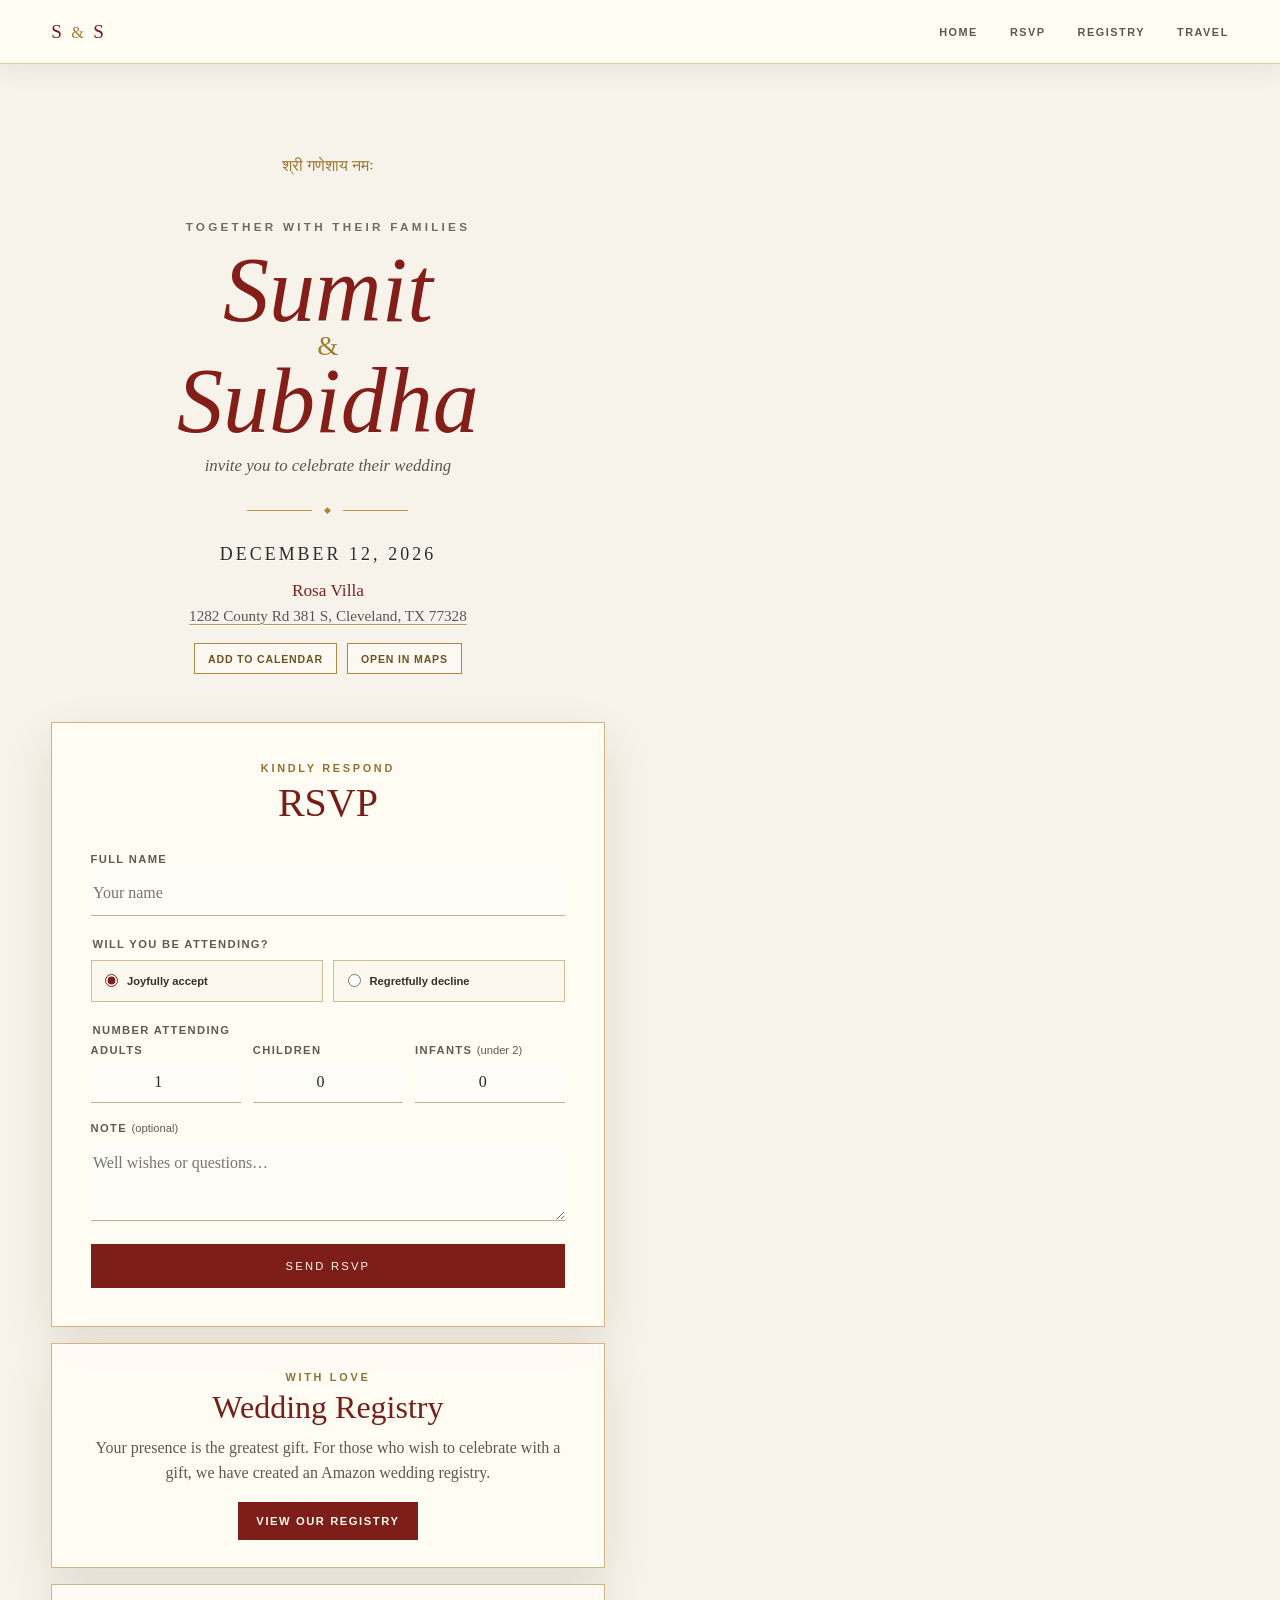
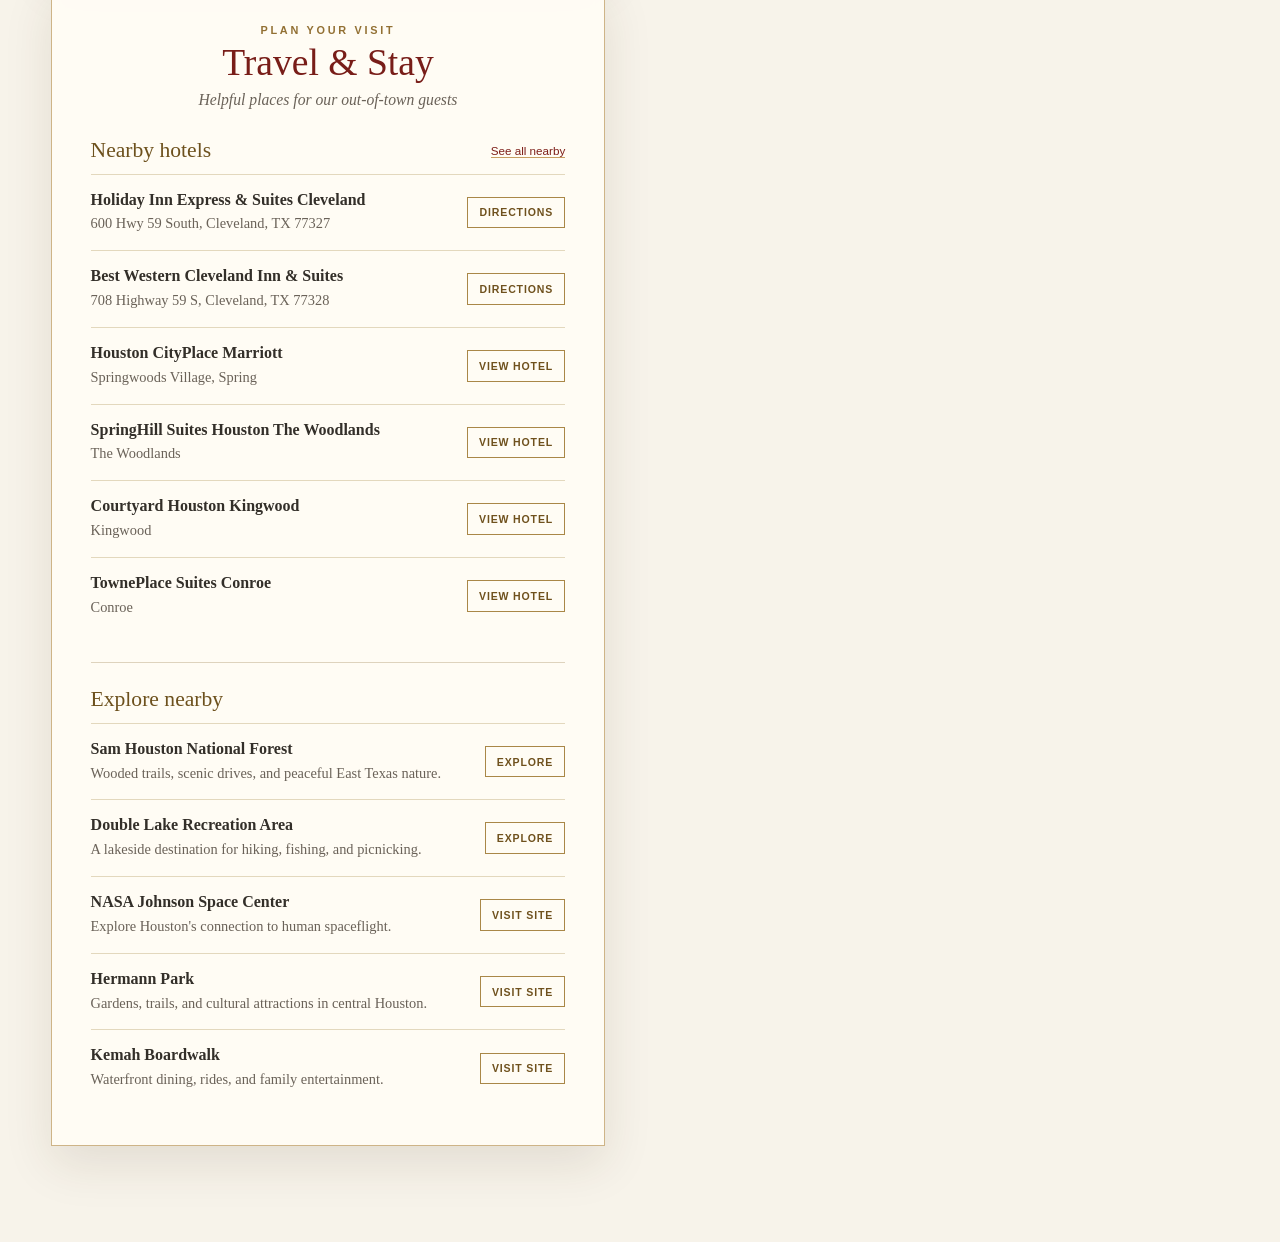
==== commit 6d5c2286: "Add hotel and attraction recommendations" ====
--- a/vercel-site/index.html
+++ b/vercel-site/index.html
@@ -19,7 +19,26 @@
     <section class="copy" id="home"><p class="ganesh">श्री गणेशाय नमः</p><p class="family">Together with their families</p><h1><em>Sumit</em><span>&amp;</span><em>Subidha</em></h1><p class="invite">invite you to celebrate their wedding</p><div class="ornament"><span></span>◆<span></span></div><p class="date">December 12, 2026</p><p class="venue">Rosa Villa</p><a class="address" href="https://www.google.com/maps/search/?api=1&amp;query=Rosa+Villa%2C+1282+County+Rd+381+S%2C+Cleveland%2C+TX+77328" target="_blank" rel="noopener noreferrer">1282 County Rd 381 S, Cleveland, TX 77328</a><div class="event-actions"><a href="https://calendar.google.com/calendar/render?action=TEMPLATE&amp;text=Sumit%20%26%20Subidha%20Wedding&amp;dates=20261212%2F20261213&amp;location=Rosa%20Villa%2C%201282%20County%20Rd%20381%20S%2C%20Cleveland%2C%20TX%2077328&amp;details=Wedding%20celebration%20for%20Sumit%20and%20Subidha" target="_blank" rel="noopener noreferrer">Add to calendar</a><a href="https://www.google.com/maps/search/?api=1&amp;query=Rosa+Villa%2C+1282+County+Rd+381+S%2C+Cleveland%2C+TX+77328" target="_blank" rel="noopener noreferrer">Open in Maps</a></div></section>
     <section class="card" id="rsvp"><div id="form-view"><div class="heading"><p>Kindly respond</p><h2>RSVP</h2></div><form id="form"><label>Full name<input name="name" required autocomplete="name" placeholder="Your name"></label><fieldset><legend>Will you be attending?</legend><div class="attendance"><label><input type="radio" name="attendance" value="accept" checked>Joyfully accept</label><label><input type="radio" name="attendance" value="decline">Regretfully decline</label></div></fieldset><fieldset id="counts"><legend>Number attending</legend><div class="guest-grid"><label>Adults<input name="adults" type="number" inputmode="numeric" min="1" max="10" value="1"></label><label>Children<input name="children" type="number" inputmode="numeric" min="0" max="10" value="0"></label><label>Infants <span>(under 2)</span><input name="infants" type="number" inputmode="numeric" min="0" max="10" value="0"></label></div></fieldset><label>Note <span>(optional)</span><textarea name="note" rows="3" placeholder="Well wishes or questions…"></textarea></label><button class="submit" id="submit">Send RSVP</button><p class="message error" id="error" hidden>We could not save your response. Please try again.</p></form></div><div class="thanks" id="thanks" hidden><div style="font-size:2rem;color:#7d1e18">♡</div><h2>Thank you</h2><p>Your response has been received.</p><button id="again">Submit another response</button></div></section>
     <section class="registry" id="registry" aria-labelledby="registry-title"><p class="registry-kicker">With love</p><h2 id="registry-title">Wedding Registry</h2><p>Your presence is the greatest gift. For those who wish to celebrate with a gift, we have created an Amazon wedding registry.</p><a href="https://www.amazon.com/wedding/guest-view/2KATNO8WJ1CN5" target="_blank" rel="noopener noreferrer">View Our Registry</a></section>
-    <section class="travel" id="travel" aria-labelledby="travel-title"><div class="section-heading"><p>Plan your visit</p><h2 id="travel-title">Travel &amp; Stay</h2><span>Helpful places for our out-of-town guests</span></div><div class="travel-group"><div class="travel-group-heading"><h3>Nearby hotels</h3><a href="https://www.google.com/maps/search/?api=1&amp;query=hotels+near+Rosa+Villa%2C+1282+County+Rd+381+S%2C+Cleveland%2C+TX+77328" target="_blank" rel="noopener noreferrer">See all nearby</a></div><article class="travel-item"><div><h4>Holiday Inn Express &amp; Suites Cleveland</h4><p>600 Hwy 59 South, Cleveland, TX 77327</p></div><a href="https://www.google.com/maps/search/?api=1&amp;query=Holiday+Inn+Express+%26+Suites+Cleveland%2C+600+Hwy+59+South%2C+Cleveland%2C+TX+77327" target="_blank" rel="noopener noreferrer">Directions</a></article><article class="travel-item"><div><h4>Best Western Cleveland Inn &amp; Suites</h4><p>708 Highway 59 S, Cleveland, TX 77328</p></div><a href="https://www.google.com/maps/search/?api=1&amp;query=Best+Western+Cleveland+Inn+%26+Suites%2C+708+Highway+59+S%2C+Cleveland%2C+TX+77328" target="_blank" rel="noopener noreferrer">Directions</a></article></div><div class="travel-group"><div class="travel-group-heading"><h3>Explore nearby</h3></div><article class="travel-item"><div><h4>Sam Houston National Forest</h4><p>Wooded trails, scenic drives, and peaceful East Texas nature.</p></div><a href="https://www.google.com/maps/search/?api=1&amp;query=Sam+Houston+National+Forest" target="_blank" rel="noopener noreferrer">Explore</a></article><article class="travel-item"><div><h4>Double Lake Recreation Area</h4><p>A lakeside destination for hiking, fishing, and picnicking.</p></div><a href="https://www.google.com/maps/search/?api=1&amp;query=Double+Lake+Recreation+Area%2C+TX" target="_blank" rel="noopener noreferrer">Explore</a></article></div></section>
+    <section class="travel" id="travel" aria-labelledby="travel-title">
+      <div class="section-heading"><p>Plan your visit</p><h2 id="travel-title">Travel &amp; Stay</h2><span>Helpful places for our out-of-town guests</span></div>
+      <div class="travel-group">
+        <div class="travel-group-heading"><h3>Nearby hotels</h3><a href="https://www.google.com/maps/search/?api=1&amp;query=hotels+near+Rosa+Villa%2C+1282+County+Rd+381+S%2C+Cleveland%2C+TX+77328" target="_blank" rel="noopener noreferrer">See all nearby</a></div>
+        <article class="travel-item"><div><h4>Holiday Inn Express &amp; Suites Cleveland</h4><p>600 Hwy 59 South, Cleveland, TX 77327</p></div><a href="https://www.google.com/maps/search/?api=1&amp;query=Holiday+Inn+Express+%26+Suites+Cleveland%2C+600+Hwy+59+South%2C+Cleveland%2C+TX+77327" target="_blank" rel="noopener noreferrer">Directions</a></article>
+        <article class="travel-item"><div><h4>Best Western Cleveland Inn &amp; Suites</h4><p>708 Highway 59 S, Cleveland, TX 77328</p></div><a href="https://www.google.com/maps/search/?api=1&amp;query=Best+Western+Cleveland+Inn+%26+Suites%2C+708+Highway+59+S%2C+Cleveland%2C+TX+77328" target="_blank" rel="noopener noreferrer">Directions</a></article>
+        <article class="travel-item"><div><h4>Houston CityPlace Marriott</h4><p>Springwoods Village, Spring</p></div><a href="https://www.marriott.com/en-us/hotels/houns-houston-cityplace-marriott-at-springwoods-village/overview/" target="_blank" rel="noopener noreferrer">View hotel</a></article>
+        <article class="travel-item"><div><h4>SpringHill Suites Houston The Woodlands</h4><p>The Woodlands</p></div><a href="https://www.marriott.com/en-us/hotels/houln-springhill-suites-houston-the-woodlands/overview/" target="_blank" rel="noopener noreferrer">View hotel</a></article>
+        <article class="travel-item"><div><h4>Courtyard Houston Kingwood</h4><p>Kingwood</p></div><a href="https://www.marriott.com/en-us/hotels/houkw-courtyard-houston-kingwood/overview/" target="_blank" rel="noopener noreferrer">View hotel</a></article>
+        <article class="travel-item"><div><h4>TownePlace Suites Conroe</h4><p>Conroe</p></div><a href="https://www.marriott.com/en-us/hotels/houto-towneplace-suites-conroe/overview/" target="_blank" rel="noopener noreferrer">View hotel</a></article>
+      </div>
+      <div class="travel-group">
+        <div class="travel-group-heading"><h3>Explore nearby</h3></div>
+        <article class="travel-item"><div><h4>Sam Houston National Forest</h4><p>Wooded trails, scenic drives, and peaceful East Texas nature.</p></div><a href="https://www.google.com/maps/search/?api=1&amp;query=Sam+Houston+National+Forest" target="_blank" rel="noopener noreferrer">Explore</a></article>
+        <article class="travel-item"><div><h4>Double Lake Recreation Area</h4><p>A lakeside destination for hiking, fishing, and picnicking.</p></div><a href="https://www.google.com/maps/search/?api=1&amp;query=Double+Lake+Recreation+Area%2C+TX" target="_blank" rel="noopener noreferrer">Explore</a></article>
+        <article class="travel-item"><div><h4>NASA Johnson Space Center</h4><p>Explore Houston's connection to human spaceflight.</p></div><a href="https://www.nasa.gov/johnson/" target="_blank" rel="noopener noreferrer">Visit site</a></article>
+        <article class="travel-item"><div><h4>Hermann Park</h4><p>Gardens, trails, and cultural attractions in central Houston.</p></div><a href="https://hermannpark.org/" target="_blank" rel="noopener noreferrer">Visit site</a></article>
+        <article class="travel-item"><div><h4>Kemah Boardwalk</h4><p>Waterfront dining, rides, and family entertainment.</p></div><a href="https://www.kemahboardwalk.com/" target="_blank" rel="noopener noreferrer">Visit site</a></article>
+      </div>
+    </section>
   </main>
   <script>
     const API='https://sumit-subidha-wedding.eedarijal.chatgpt.site/api/rsvp';const form=document.querySelector('#form'),counts=document.querySelector('#counts'),submit=document.querySelector('#submit'),error=document.querySelector('#error');document.querySelectorAll('[name=attendance]').forEach(r=>r.addEventListener('change',()=>counts.hidden=r.value==='decline'));form.addEventListener('submit',async e=>{e.preventDefault();submit.disabled=true;submit.textContent='Sending…';error.hidden=true;const d=new FormData(form);try{const res=await fetch(API,{method:'POST',headers:{'content-type':'application/json'},body:JSON.stringify(Object.fromEntries(d))});if(!res.ok)throw new Error();document.querySelector('#form-view').hidden=true;document.querySelector('#thanks').hidden=false;form.reset();counts.hidden=false}catch{error.hidden=false}finally{submit.disabled=false;submit.textContent='Send RSVP'}});document.querySelector('#again').onclick=()=>{document.querySelector('#thanks').hidden=true;document.querySelector('#form-view').hidden=false};
